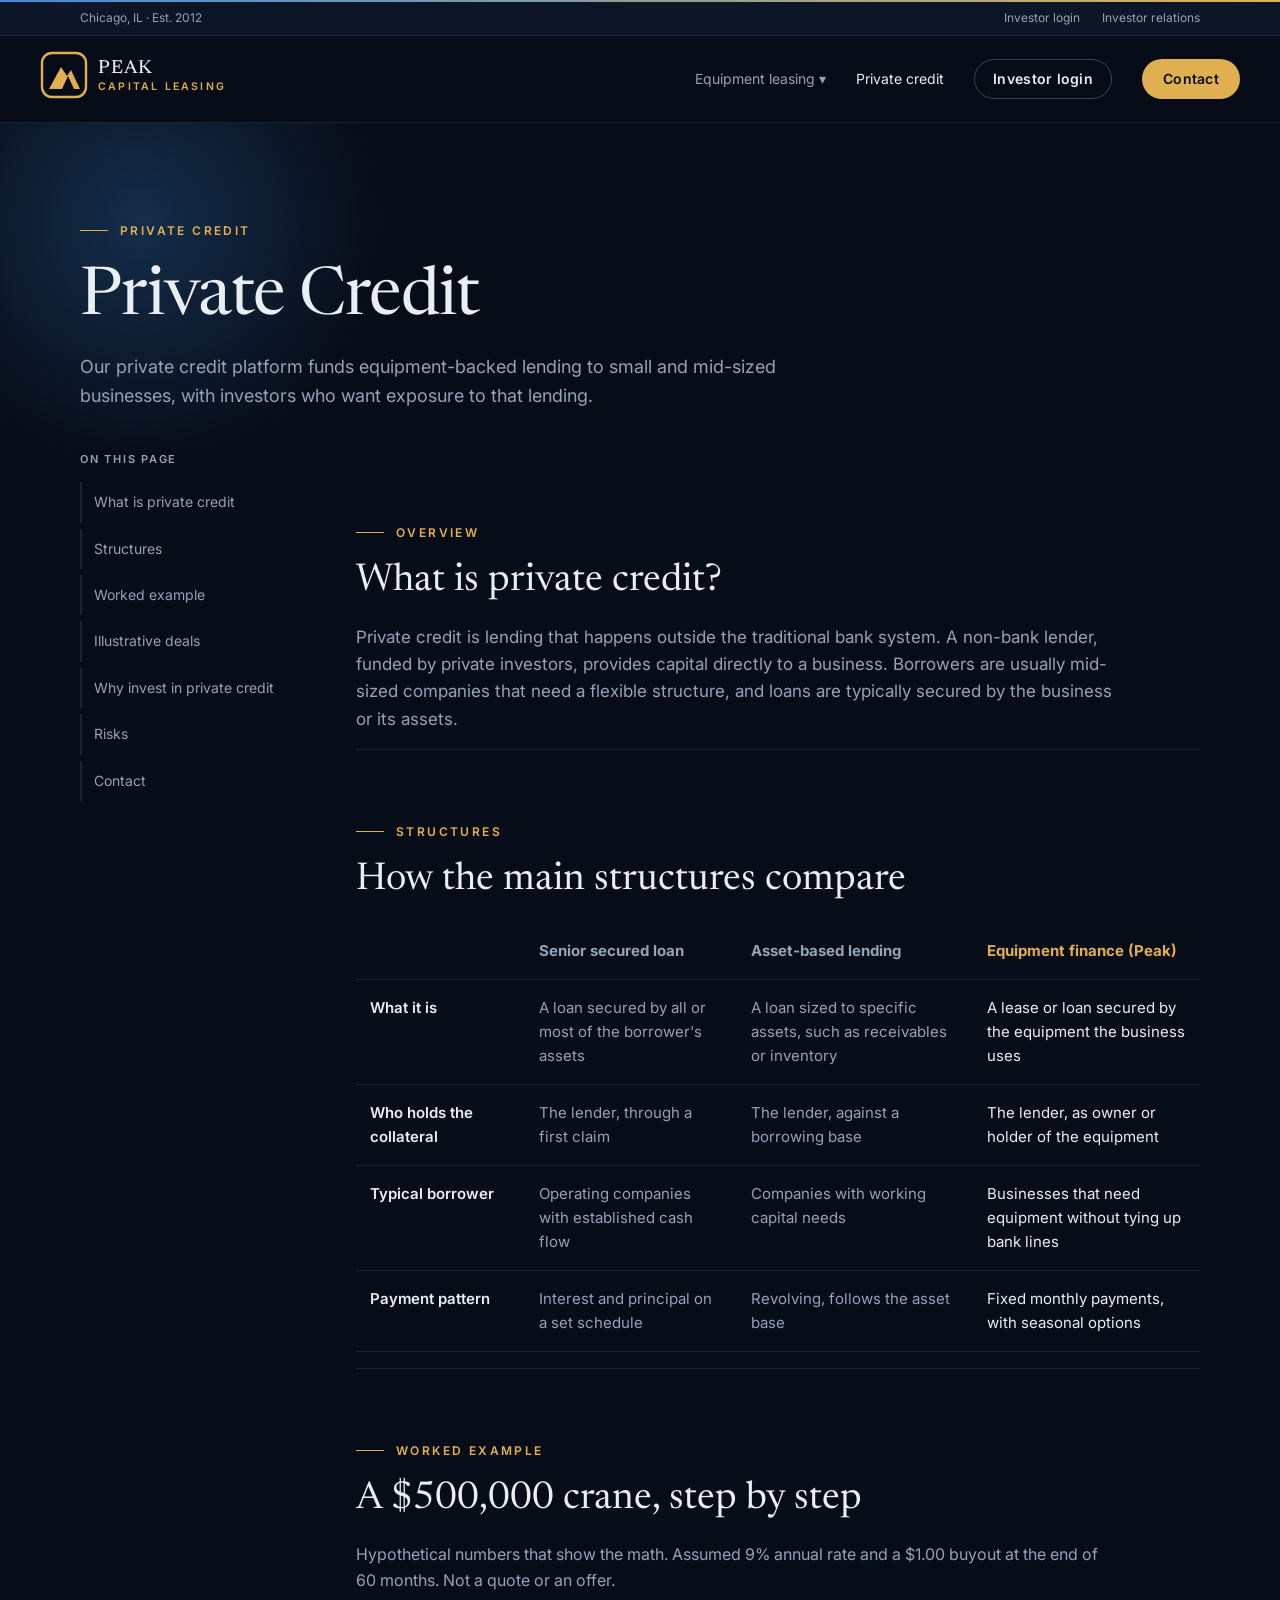
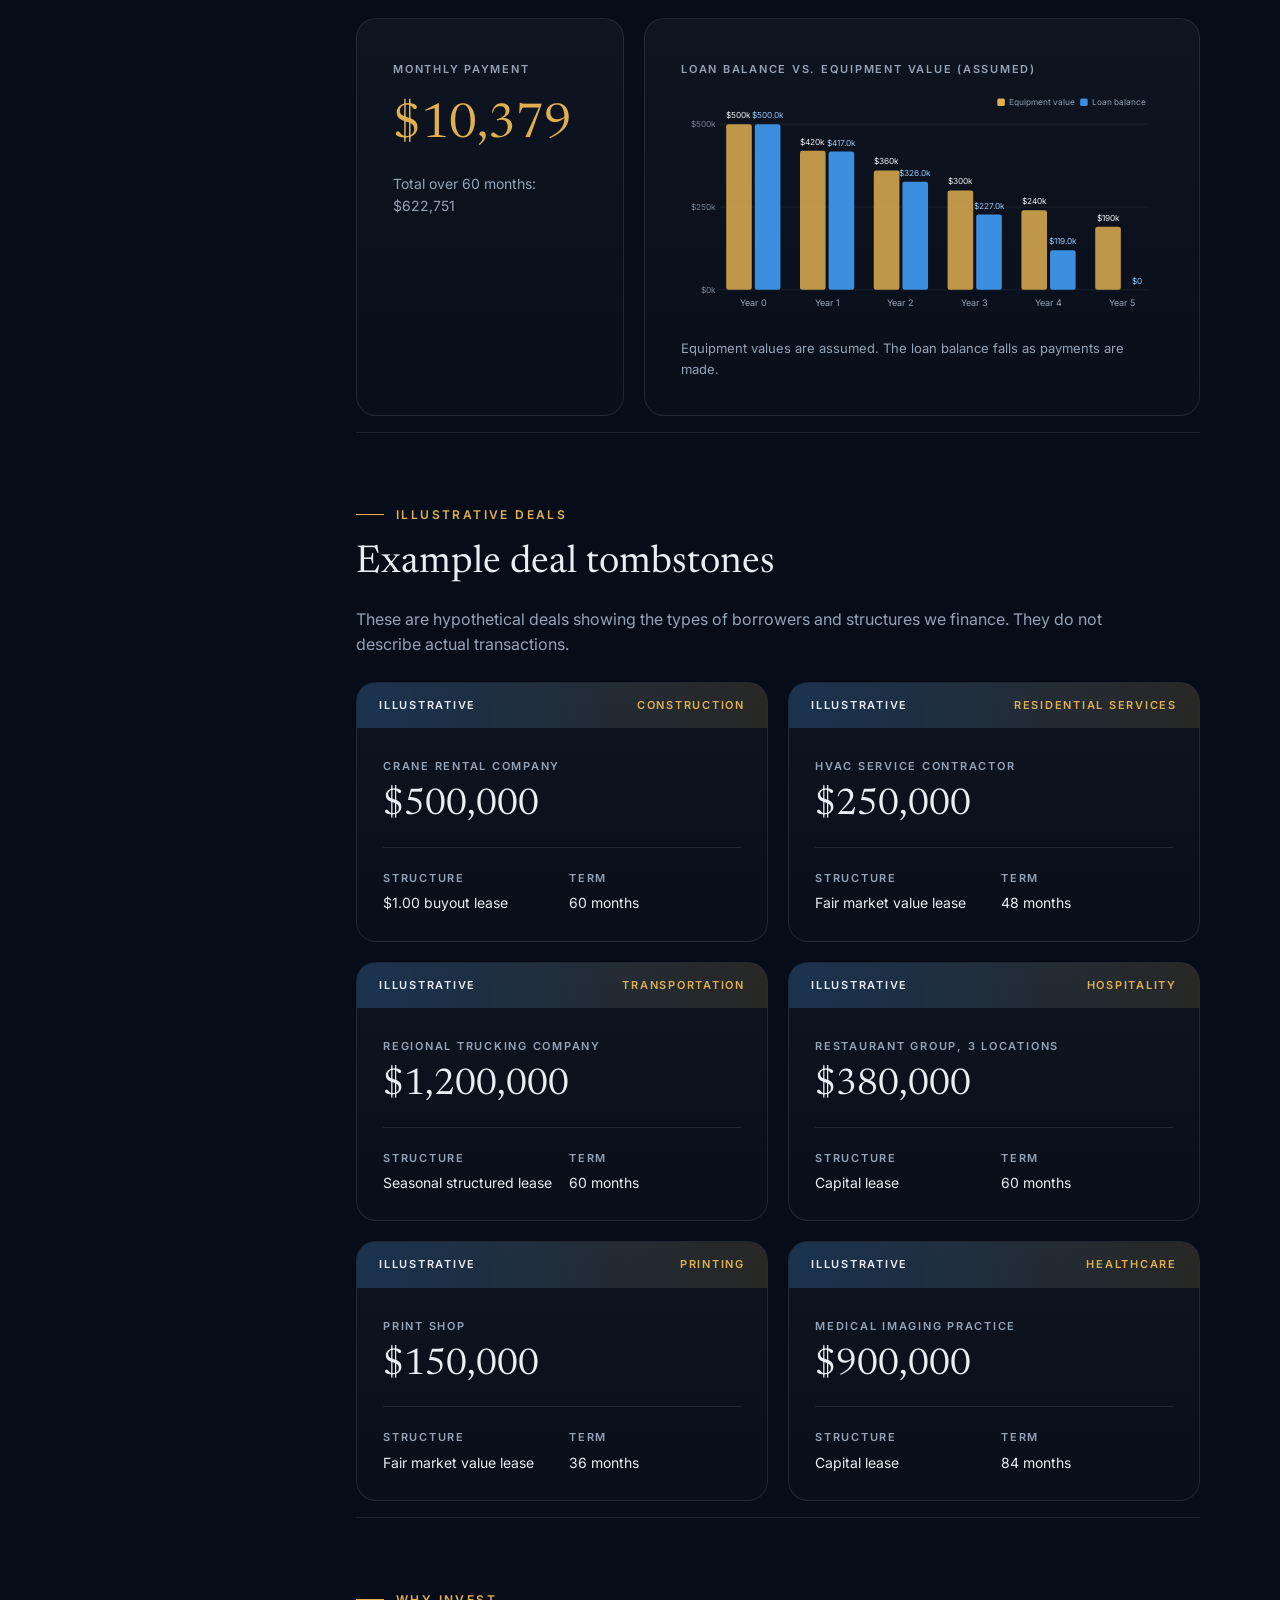
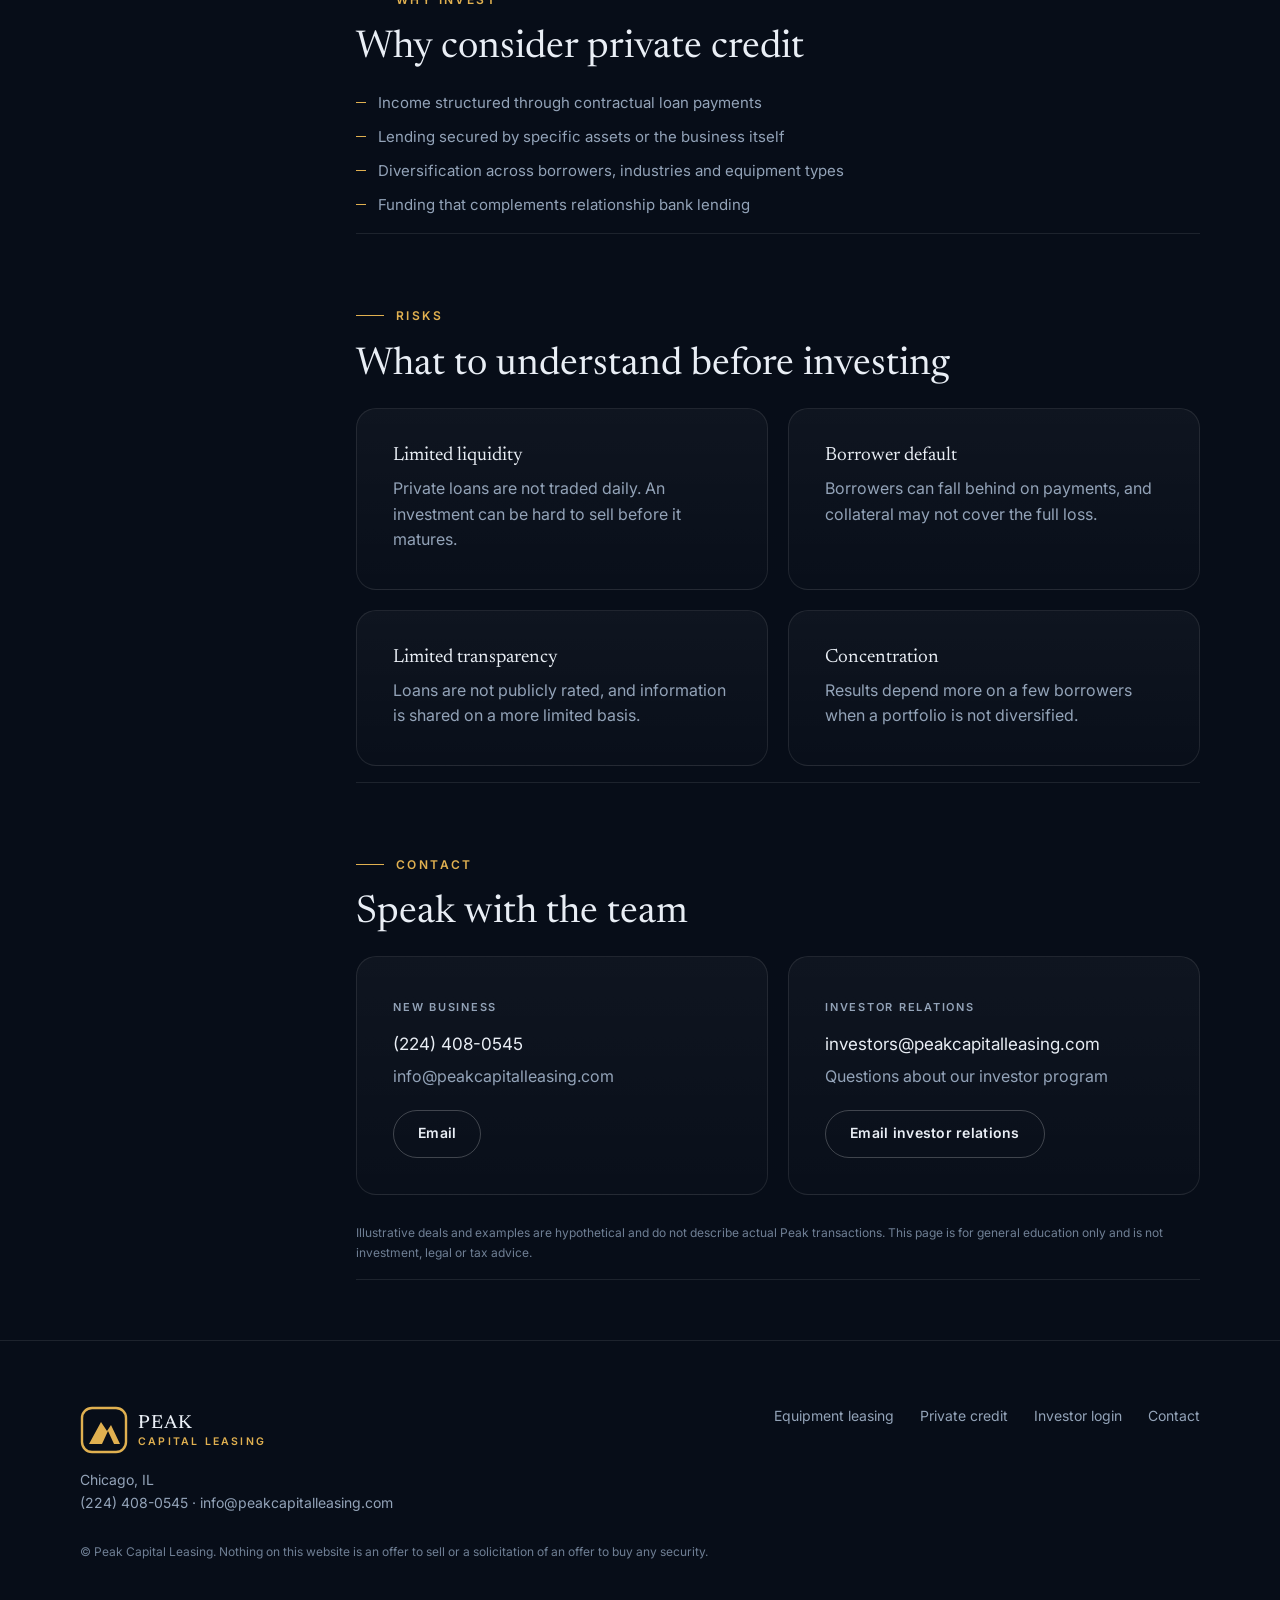
==== private-credit.html @ f3f87743 "Peak Capital Leasing site Co-Authored-By: Claude Opus 5.5 <noreply@anthropic.com> Claude-Session: ht" ====
<!doctype html>
<html lang="en">
<head>
<meta charset="utf-8">
<meta name="viewport" content="width=device-width, initial-scale=1">
<title>Private Credit | Peak Capital Leasing</title>
<meta name="description" content="An education guide to private credit and equipment-backed lending.">
<link rel="icon" href="data:image/svg+xml,%3Csvg xmlns=%22http://www.w3.org/2000/svg%22 viewBox=%220 0 48 48%22%3E%3Crect x=%222%22 y=%222%22 width=%2244%22 height=%2244%22 rx=%2210%22 fill=%22%23070d18%22 stroke=%22%23e0b050%22 stroke-width=%222.4%22/%3E%3Cpath d=%22M9 38 L21 16 L27 25 L31 19 L40 38 Z%22 fill=%22%23e0b050%22/%3E%3C/svg%3E">
<link rel="preconnect" href="https://fonts.googleapis.com"><link rel="preconnect" href="https://fonts.gstatic.com" crossorigin><link href="https://fonts.googleapis.com/css2?family=Inter:wght@400;500;600;700&family=Newsreader:ital,opsz,wght@0,6..72,400;0,6..72,500;1,6..72,400&display=swap" rel="stylesheet">
<link rel="stylesheet" href="styles.css">
</head>
<body>
<div class="prog"></div>
<div style="background:#0c1626;border-bottom:1px solid var(--line);font-size:12px;color:var(--muted)"><div class="wrap" style="display:flex;justify-content:space-between;gap:16px;padding-top:8px;padding-bottom:8px;flex-wrap:wrap"><span>Chicago, IL &middot; Est. 2012</span><span style="display:flex;gap:22px"><a href="investors.html">Investor login</a><a href="mailto:investors@peakcapitalleasing.com">Investor relations</a></span></div></div><header class="top"><a href="index.html" aria-label="Peak Capital Leasing home"><svg width="184" height="50" viewBox="0 0 184 50" role="img" aria-label="Peak Capital Leasing"><rect x="2" y="3" width="44" height="44" rx="10" fill="none" stroke="#e0b050" stroke-width="2.4"/><path d="M9 39 L21 17 L27 26 L31 20 L40 39 Z" fill="#e0b050"/><path d="M22 39 L28 26 L34 39 Z" fill="#070d18"/><text x="58" y="23" font-family="Newsreader,Georgia,serif" font-weight="500" font-size="19" fill="#e9eef5" letter-spacing="1">PEAK</text><text x="58" y="40" font-family="Inter,Arial,sans-serif" font-weight="600" font-size="10.5" fill="#e0b050" letter-spacing="2.2">CAPITAL LEASING</text></svg></a><nav><div class="dd"><a class="l" href="equipment-leasing.html">Equipment leasing &#9662;</a><div class="dd-menu"><a href="about.html">About Us</a><a href="why-lease.html">Why Lease</a><a href="fast-and-simple.html">Fast and Simple</a><a href="equipment-we-lease.html">Equipment We Lease</a><a href="vendor-programs.html">Vendor Programs</a><a href="quick-apply.html">Quick Apply</a></div></div><a class="l" href="private-credit.html" style="color:var(--text)">Private credit</a><a class="btn btn-ghost" href="investors.html" style="min-height:40px;padding:0 18px">Investor login</a><a class="btn btn-gold" href="mailto:info@peakcapitalleasing.com" style="min-height:40px;padding:0 20px">Contact</a></nav></header><section class="hero" style="padding:90px 0 40px"><div class="glow"></div><div class="wrap" style="position:relative"><span class="eyebrow rv">Private credit</span><h1 class="rv" style="margin:22px 0 18px">Private Credit</h1><p class="rv" style="max-width:700px;font-size:18px">Our private credit platform funds equipment-backed lending to small and mid-sized businesses, with investors who want exposure to that lending.</p></div></section><div class="wrap" style="display:flex;gap:56px;align-items:flex-start;flex-wrap:wrap;padding-bottom:60px"><aside class="toc" style="flex:0 0 220px;position:sticky;top:110px;align-self:flex-start;display:flex;flex-direction:column;gap:6px;font-size:14px"><span class="tag" style="margin-bottom:8px">On this page</span><a href="#what">What is private credit</a><a href="#structures">Structures</a><a href="#example">Worked example</a><a href="#deals">Illustrative deals</a><a href="#benefits">Why invest in private credit</a><a href="#risks">Risks</a><a href="#contact">Contact</a></aside><div style="flex:999 1 620px;min-width:0"><section id="what" class="pc-sec"><span class="eyebrow">Overview</span><h2>What is private credit?</h2><p style="font-size:17px;max-width:760px">Private credit is lending that happens outside the traditional bank system. A non-bank lender, funded by private investors, provides capital directly to a business. Borrowers are usually mid-sized companies that need a flexible structure, and loans are typically secured by the business or its assets.</p></section><section id="structures" class="pc-sec"><span class="eyebrow">Structures</span><h2>How the main structures compare</h2><div style="overflow-x:auto"><table class="cmp"><thead><tr><th></th><th>Senior secured loan</th><th>Asset-based lending</th><th style="color:var(--gold)">Equipment finance (Peak)</th></tr></thead><tbody><tr><th>What it is</th><td>A loan secured by all or most of the borrower's assets</td><td>A loan sized to specific assets, such as receivables or inventory</td><td class="peak">A lease or loan secured by the equipment the business uses</td></tr><tr><th>Who holds the collateral</th><td>The lender, through a first claim</td><td>The lender, against a borrowing base</td><td class="peak">The lender, as owner or holder of the equipment</td></tr><tr><th>Typical borrower</th><td>Operating companies with established cash flow</td><td>Companies with working capital needs</td><td class="peak">Businesses that need equipment without tying up bank lines</td></tr><tr><th>Payment pattern</th><td>Interest and principal on a set schedule</td><td>Revolving, follows the asset base</td><td class="peak">Fixed monthly payments, with seasonal options</td></tr></tbody></table></div></section><section id="example" class="pc-sec"><span class="eyebrow">Worked example</span><h2>A $500,000 crane, step by step</h2><p style="max-width:760px;margin-bottom:24px">Hypothetical numbers that show the math. Assumed 9% annual rate and a $1.00 buyout at the end of 60 months. Not a quote or an offer.</p><div style="display:grid;grid-template-columns:repeat(auto-fit,minmax(260px,1fr));gap:20px"><div class="card rv"><span class="tag">Monthly payment</span><p style="font-family:var(--fd);font-size:3rem;color:var(--gold);margin-top:8px">$10,379</p><p style="font-size:14px;margin-top:8px">Total over 60 months: $622,751</p></div><div class="card rv span2" style="grid-column:span 2"><span class="tag">Loan balance vs. equipment value (assumed)</span><div style="margin-top:14px"><svg viewBox="0 0 640 300" width="100%" role="img" aria-label="Bar chart: equipment value falls over five years while the loan balance falls faster"><line x1="52" x2="620" y1="260" y2="260" stroke="rgba(255,255,255,.08)"/><text x="46" y="264" text-anchor="end" font-size="11" fill="#6f7f94">$0k</text><line x1="52" x2="620" y1="150" y2="150" stroke="rgba(255,255,255,.08)"/><text x="46" y="154" text-anchor="end" font-size="11" fill="#6f7f94">$250k</text><line x1="52" x2="620" y1="40" y2="40" stroke="rgba(255,255,255,.08)"/><text x="46" y="44" text-anchor="end" font-size="11" fill="#6f7f94">$500k</text><rect x="60" y="40.0" width="34" height="220.0" rx="3" fill="#e0b050" fill-opacity=".85"/><rect x="98" y="40.0" width="34" height="220.0" rx="3" fill="#3b8ee0"/><text x="77" y="32.0" text-anchor="middle" font-size="11" fill="#e9eef5">$500k</text><text x="115" y="32.0" text-anchor="middle" font-size="11" fill="#93c5f5">$500.0k</text><text x="96" y="282" text-anchor="middle" font-size="12" fill="#93a3b8">Year 0</text><rect x="158" y="75.2" width="34" height="184.8" rx="3" fill="#e0b050" fill-opacity=".85"/><rect x="196" y="76.5" width="34" height="183.5" rx="3" fill="#3b8ee0"/><text x="175" y="67.2" text-anchor="middle" font-size="11" fill="#e9eef5">$420k</text><text x="213" y="68.5" text-anchor="middle" font-size="11" fill="#93c5f5">$417.0k</text><text x="194" y="282" text-anchor="middle" font-size="12" fill="#93a3b8">Year 1</text><rect x="256" y="101.6" width="34" height="158.4" rx="3" fill="#e0b050" fill-opacity=".85"/><rect x="294" y="116.6" width="34" height="143.4" rx="3" fill="#3b8ee0"/><text x="273" y="93.6" text-anchor="middle" font-size="11" fill="#e9eef5">$360k</text><text x="311" y="108.6" text-anchor="middle" font-size="11" fill="#93c5f5">$326.0k</text><text x="292" y="282" text-anchor="middle" font-size="12" fill="#93a3b8">Year 2</text><rect x="354" y="128.0" width="34" height="132.0" rx="3" fill="#e0b050" fill-opacity=".85"/><rect x="392" y="160.1" width="34" height="99.9" rx="3" fill="#3b8ee0"/><text x="371" y="120.0" text-anchor="middle" font-size="11" fill="#e9eef5">$300k</text><text x="409" y="152.1" text-anchor="middle" font-size="11" fill="#93c5f5">$227.0k</text><text x="390" y="282" text-anchor="middle" font-size="12" fill="#93a3b8">Year 3</text><rect x="452" y="154.4" width="34" height="105.6" rx="3" fill="#e0b050" fill-opacity=".85"/><rect x="490" y="207.6" width="34" height="52.4" rx="3" fill="#3b8ee0"/><text x="469" y="146.4" text-anchor="middle" font-size="11" fill="#e9eef5">$240k</text><text x="507" y="199.6" text-anchor="middle" font-size="11" fill="#93c5f5">$119.0k</text><text x="488" y="282" text-anchor="middle" font-size="12" fill="#93a3b8">Year 4</text><rect x="550" y="176.4" width="34" height="83.6" rx="3" fill="#e0b050" fill-opacity=".85"/><rect x="588" y="260.0" width="34" height="0.0" rx="3" fill="#3b8ee0"/><text x="567" y="168.4" text-anchor="middle" font-size="11" fill="#e9eef5">$190k</text><text x="605" y="252.0" text-anchor="middle" font-size="11" fill="#93c5f5">$0</text><text x="586" y="282" text-anchor="middle" font-size="12" fill="#93a3b8">Year 5</text><rect x="420" y="6" width="10" height="10" rx="2" fill="#e0b050"/><text x="436" y="15" font-size="11" fill="#93a3b8">Equipment value</text><rect x="530" y="6" width="10" height="10" rx="2" fill="#3b8ee0"/><text x="546" y="15" font-size="11" fill="#93a3b8">Loan balance</text></svg></div><p style="font-size:13px;margin-top:10px">Equipment values are assumed. The loan balance falls as payments are made.</p></div></div></section><section id="deals" class="pc-sec"><span class="eyebrow">Illustrative deals</span><h2>Example deal tombstones</h2><p style="max-width:760px;margin-bottom:24px">These are hypothetical deals showing the types of borrowers and structures we finance. They do not describe actual transactions.</p><div style="display:grid;grid-template-columns:repeat(auto-fit,minmax(280px,1fr));gap:20px"><div class="card rv tomb"><div class="hd"><span class="tag" style="color:var(--text)">Illustrative</span><span class="tag" style="color:var(--gold)">Construction</span></div><div class="bd"><span class="tag">Crane rental company</span><p class="amt">$500,000</p><div class="meta"><div><span class="tag">Structure</span><p>$1.00 buyout lease</p></div><div><span class="tag">Term</span><p>60 months</p></div></div></div></div><div class="card rv tomb"><div class="hd"><span class="tag" style="color:var(--text)">Illustrative</span><span class="tag" style="color:var(--gold)">Residential services</span></div><div class="bd"><span class="tag">HVAC service contractor</span><p class="amt">$250,000</p><div class="meta"><div><span class="tag">Structure</span><p>Fair market value lease</p></div><div><span class="tag">Term</span><p>48 months</p></div></div></div></div><div class="card rv tomb"><div class="hd"><span class="tag" style="color:var(--text)">Illustrative</span><span class="tag" style="color:var(--gold)">Transportation</span></div><div class="bd"><span class="tag">Regional trucking company</span><p class="amt">$1,200,000</p><div class="meta"><div><span class="tag">Structure</span><p>Seasonal structured lease</p></div><div><span class="tag">Term</span><p>60 months</p></div></div></div></div><div class="card rv tomb"><div class="hd"><span class="tag" style="color:var(--text)">Illustrative</span><span class="tag" style="color:var(--gold)">Hospitality</span></div><div class="bd"><span class="tag">Restaurant group, 3 locations</span><p class="amt">$380,000</p><div class="meta"><div><span class="tag">Structure</span><p>Capital lease</p></div><div><span class="tag">Term</span><p>60 months</p></div></div></div></div><div class="card rv tomb"><div class="hd"><span class="tag" style="color:var(--text)">Illustrative</span><span class="tag" style="color:var(--gold)">Printing</span></div><div class="bd"><span class="tag">Print shop</span><p class="amt">$150,000</p><div class="meta"><div><span class="tag">Structure</span><p>Fair market value lease</p></div><div><span class="tag">Term</span><p>36 months</p></div></div></div></div><div class="card rv tomb"><div class="hd"><span class="tag" style="color:var(--text)">Illustrative</span><span class="tag" style="color:var(--gold)">Healthcare</span></div><div class="bd"><span class="tag">Medical imaging practice</span><p class="amt">$900,000</p><div class="meta"><div><span class="tag">Structure</span><p>Capital lease</p></div><div><span class="tag">Term</span><p>84 months</p></div></div></div></div></div></section><section id="benefits" class="pc-sec"><span class="eyebrow">Why invest</span><h2>Why consider private credit</h2><ul class="list" style="max-width:760px"><li>Income structured through contractual loan payments</li><li>Lending secured by specific assets or the business itself</li><li>Diversification across borrowers, industries and equipment types</li><li>Funding that complements relationship bank lending</li></ul></section><section id="risks" class="pc-sec"><span class="eyebrow">Risks</span><h2>What to understand before investing</h2><div class="grid2" style="gap:20px"><div class="card rv"><h3 style="font-size:1.2rem">Limited liquidity</h3><p style="margin-top:10px">Private loans are not traded daily. An investment can be hard to sell before it matures.</p></div><div class="card rv"><h3 style="font-size:1.2rem">Borrower default</h3><p style="margin-top:10px">Borrowers can fall behind on payments, and collateral may not cover the full loss.</p></div><div class="card rv"><h3 style="font-size:1.2rem">Limited transparency</h3><p style="margin-top:10px">Loans are not publicly rated, and information is shared on a more limited basis.</p></div><div class="card rv"><h3 style="font-size:1.2rem">Concentration</h3><p style="margin-top:10px">Results depend more on a few borrowers when a portfolio is not diversified.</p></div></div></section><section id="contact" class="pc-sec"><span class="eyebrow">Contact</span><h2>Speak with the team</h2><div class="grid2" style="gap:20px"><div class="card rv"><span class="tag">New business</span><p style="font-size:17px;margin-top:12px;color:var(--text)">(224) 408-0545</p><p style="margin-top:6px">info@peakcapitalleasing.com</p><a class="btn btn-ghost" href="mailto:info@peakcapitalleasing.com" style="margin-top:20px">Email</a></div><div class="card rv"><span class="tag">Investor relations</span><p style="font-size:17px;margin-top:12px;color:var(--text)">investors@peakcapitalleasing.com</p><p style="margin-top:6px">Questions about our investor program</p><a class="btn btn-ghost" href="mailto:investors@peakcapitalleasing.com" style="margin-top:20px">Email investor relations</a></div></div><p class="fine" style="max-width:none">Illustrative deals and examples are hypothetical and do not describe actual Peak transactions. This page is for general education only and is not investment, legal or tax advice.</p></section></div></div><footer><div class="wrap"><div style="display:flex;flex-direction:column;gap:14px"><svg width="184" height="50" viewBox="0 0 184 50" role="img" aria-label="Peak Capital Leasing"><rect x="2" y="3" width="44" height="44" rx="10" fill="none" stroke="#e0b050" stroke-width="2.4"/><path d="M9 39 L21 17 L27 26 L31 20 L40 39 Z" fill="#e0b050"/><path d="M22 39 L28 26 L34 39 Z" fill="#070d18"/><text x="58" y="23" font-family="Newsreader,Georgia,serif" font-weight="500" font-size="19" fill="#e9eef5" letter-spacing="1">PEAK</text><text x="58" y="40" font-family="Inter,Arial,sans-serif" font-weight="600" font-size="10.5" fill="#e0b050" letter-spacing="2.2">CAPITAL LEASING</text></svg><p style="max-width:340px;font-size:14px">Chicago, IL<br>(224) 408-0545 &middot; info@peakcapitalleasing.com</p></div><nav><a href="equipment-leasing.html">Equipment leasing</a><a href="private-credit.html">Private credit</a><a href="investors.html">Investor login</a><a href="mailto:info@peakcapitalleasing.com">Contact</a></nav></div><div class="wrap"><p class="fine">&copy; Peak Capital Leasing. Nothing on this website is an offer to sell or a solicitation of an offer to buy any security.</p></div></footer>
</body>
</html>
---- styles.css ----
:root{--bg:#070d18;--bg2:#0c1626;--card:#101d33;--line:rgba(255,255,255,.09);--text:#e9eef5;--muted:#93a3b8;--gold:#e0b050;--blue:#3b8ee0;--fd:"Newsreader",Georgia,serif;--fb:"Inter",system-ui,sans-serif}
*{box-sizing:border-box}
body{margin:0;background:var(--bg);color:var(--text);font-family:var(--fb);font-size:16px;line-height:1.6;-webkit-font-smoothing:antialiased}
a{color:inherit;text-decoration:none}
h1,h2,h3{font-family:var(--fd);font-weight:400;margin:0;line-height:1.1;text-wrap:balance}
h1{font-size:clamp(2.6rem,5.2vw,4.6rem);letter-spacing:-.01em}
h2{font-size:clamp(2rem,3.4vw,3rem)}
h3{font-size:1.45rem}
p{margin:0;color:var(--muted)}
em{font-style:italic;color:var(--gold)}
.wrap{max-width:1200px;margin:0 auto;padding:0 40px}
.eyebrow{display:inline-flex;align-items:center;gap:12px;font-size:12px;font-weight:600;letter-spacing:.2em;text-transform:uppercase;color:var(--gold)}
.eyebrow::before{content:"";width:28px;height:1px;background:var(--gold)}
.top{position:sticky;top:0;z-index:20;display:flex;justify-content:space-between;align-items:center;gap:24px;padding:14px 40px;background:rgba(7,13,24,.72);backdrop-filter:blur(14px);-webkit-backdrop-filter:blur(14px);border-bottom:1px solid var(--line)}
.top nav{display:flex;align-items:center;gap:30px;flex-wrap:wrap}
.top nav a.l{font-size:14px;color:var(--muted)}
.top nav a.l:hover{color:var(--text)}
.btn{display:inline-flex;align-items:center;gap:10px;min-height:48px;padding:0 24px;border-radius:999px;font-size:14px;font-weight:600;letter-spacing:.02em;border:1px solid transparent;transition:transform .25s,background .25s,color .25s;cursor:pointer;font-family:inherit}
.btn:hover{transform:translateY(-2px)}
.btn-gold{background:var(--gold);color:#070d18}
.btn-gold:hover{background:#f0c46a}
.btn-ghost{border-color:rgba(255,255,255,.22);color:var(--text)}
.btn-ghost:hover{border-color:var(--gold);color:var(--gold)}
.card{display:block;background:linear-gradient(180deg,rgba(255,255,255,.035),rgba(255,255,255,.01));border:1px solid var(--line);border-radius:20px;padding:36px;transition:border-color .3s,transform .3s}
.card:hover{border-color:rgba(224,176,80,.4);transform:translateY(-4px)}
.tag{font-size:11px;font-weight:600;letter-spacing:.16em;text-transform:uppercase;color:var(--muted)}
.hero{position:relative;overflow:hidden;padding:120px 0 110px}
.ridge{position:absolute;right:-6%;top:6%;width:min(860px,72vw);opacity:.5;pointer-events:none}
.glow{position:absolute;width:520px;height:520px;border-radius:50%;background:radial-gradient(circle,rgba(59,142,224,.25),transparent 65%);left:-120px;top:-160px;pointer-events:none}
section{padding:110px 0}
.grid3{display:grid;grid-template-columns:repeat(3,1fr);gap:22px}
.grid2{display:grid;grid-template-columns:repeat(2,1fr);gap:22px}
.num{font-family:var(--fd);font-size:1.1rem;color:var(--gold)}
.list{list-style:none;padding:0;margin:22px 0 0;display:flex;flex-direction:column;gap:10px}
.list li{font-size:15px;color:var(--muted);padding-left:22px;position:relative}
.list li::before{content:"";position:absolute;left:0;top:.7em;width:10px;height:1px;background:var(--gold)}
.chips{display:flex;flex-wrap:wrap;gap:10px}
.chip{padding:10px 18px;border:1px solid var(--line);border-radius:999px;font-size:14px;color:var(--muted);background:rgba(255,255,255,.02)}
.cta{position:relative;overflow:hidden;border:1px solid var(--line);border-radius:28px;padding:72px 56px;background:radial-gradient(900px 300px at 85% 0%,rgba(59,142,224,.2),transparent 70%),var(--bg2);display:flex;justify-content:space-between;align-items:center;gap:32px;flex-wrap:wrap}
footer{padding:64px 0 40px;border-top:1px solid var(--line)}
footer .wrap{display:flex;justify-content:space-between;gap:40px;flex-wrap:wrap}
footer nav{display:flex;gap:26px;flex-wrap:wrap}
footer nav a{font-size:14px;color:var(--muted)}
footer nav a:hover{color:var(--gold)}
.fine{font-size:12px;color:#6f7f94;max-width:760px;line-height:1.7;margin-top:28px}
.sub{font-size:13px;color:#6f7f94}
.inp{display:flex;flex-direction:column;gap:8px;font-size:13px;color:var(--muted);font-weight:500}
.inp input,.inp select,.inp textarea{min-height:48px;background:#0a1322;border:1px solid var(--line);border-radius:12px;padding:0 14px;color:var(--text);font:inherit;font-size:15px}
.inp input:focus,.inp select:focus{outline:none;border-color:var(--gold)}
.dd{position:relative}
.dd::after{content:"";position:absolute;left:0;right:0;top:100%;height:16px}
.dd-menu{position:absolute;top:100%;left:-12px;min-width:260px;background:var(--bg2);border:1px solid var(--line);border-radius:14px;padding:10px;display:none;flex-direction:column;gap:2px;box-shadow:0 24px 48px rgba(0,0,0,.45);z-index:40}
.dd:hover .dd-menu,.dd:focus-within .dd-menu{display:flex}
.dd-menu a{padding:10px 14px;border-radius:9px;font-size:14px;color:var(--muted);white-space:nowrap}
.dd-menu a:hover{background:rgba(224,176,80,.1);color:var(--text)}
.toc a{padding:9px 12px;border-left:2px solid var(--line);color:var(--muted)}
.toc a:hover{color:var(--text);border-color:var(--gold)}
.pc-sec{padding:64px 0 16px;border-bottom:1px solid var(--line)}
.pc-sec h2{margin:18px 0 22px;font-size:2.4rem}
.cmp{width:100%;border-collapse:collapse;min-width:720px;font-size:15px}
.cmp th,.cmp td{text-align:left;padding:16px 14px;border-bottom:1px solid var(--line);vertical-align:top;color:var(--muted)}
.cmp tbody th{font-weight:600;color:var(--text);width:20%}
.cmp td.peak{color:var(--text)}
.tomb{padding:0;overflow:hidden}
.tomb .hd{padding:14px 22px;background:linear-gradient(90deg,rgba(59,142,224,.25),rgba(224,176,80,.12));display:flex;justify-content:space-between;align-items:center}
.tomb .bd{padding:24px 26px 26px}
.tomb .amt{font-family:var(--fd);font-size:2.3rem;color:var(--text);margin-top:10px;line-height:1}
.tomb .meta{display:grid;grid-template-columns:1fr 1fr;gap:14px;margin-top:22px;border-top:1px solid var(--line);padding-top:18px;font-size:14px}
.tomb .meta p{color:var(--text);margin-top:4px}
@supports (animation-timeline: view()){
 .rv{animation:rise linear both;animation-timeline:view();animation-range:entry 0% entry 40%}
 @keyframes rise{from{opacity:0;transform:translateY(56px)}to{opacity:1;transform:none}}
 .ridge{animation:drift linear both;animation-timeline:scroll(root)}
 @keyframes drift{from{transform:translateY(0)}to{transform:translateY(-140px)}}
 .prog{position:fixed;left:0;right:0;top:0;height:2px;z-index:30;background:linear-gradient(90deg,var(--blue),var(--gold));transform-origin:0 50%;animation:grow linear both;animation-timeline:scroll(root)}
 @keyframes grow{from{transform:scaleX(0)}to{transform:scaleX(1)}}
}
@media (max-width:980px){.grid3,.grid2{grid-template-columns:1fr}.top{padding:14px 20px}.wrap{padding:0 20px}.top nav a.l{display:none}.cta{padding:44px 28px}section{padding:76px 0}.span2{grid-column:auto!important}.toc{display:none!important}}
@media (prefers-reduced-motion:reduce){.ridge,.rv{animation:none!important}}
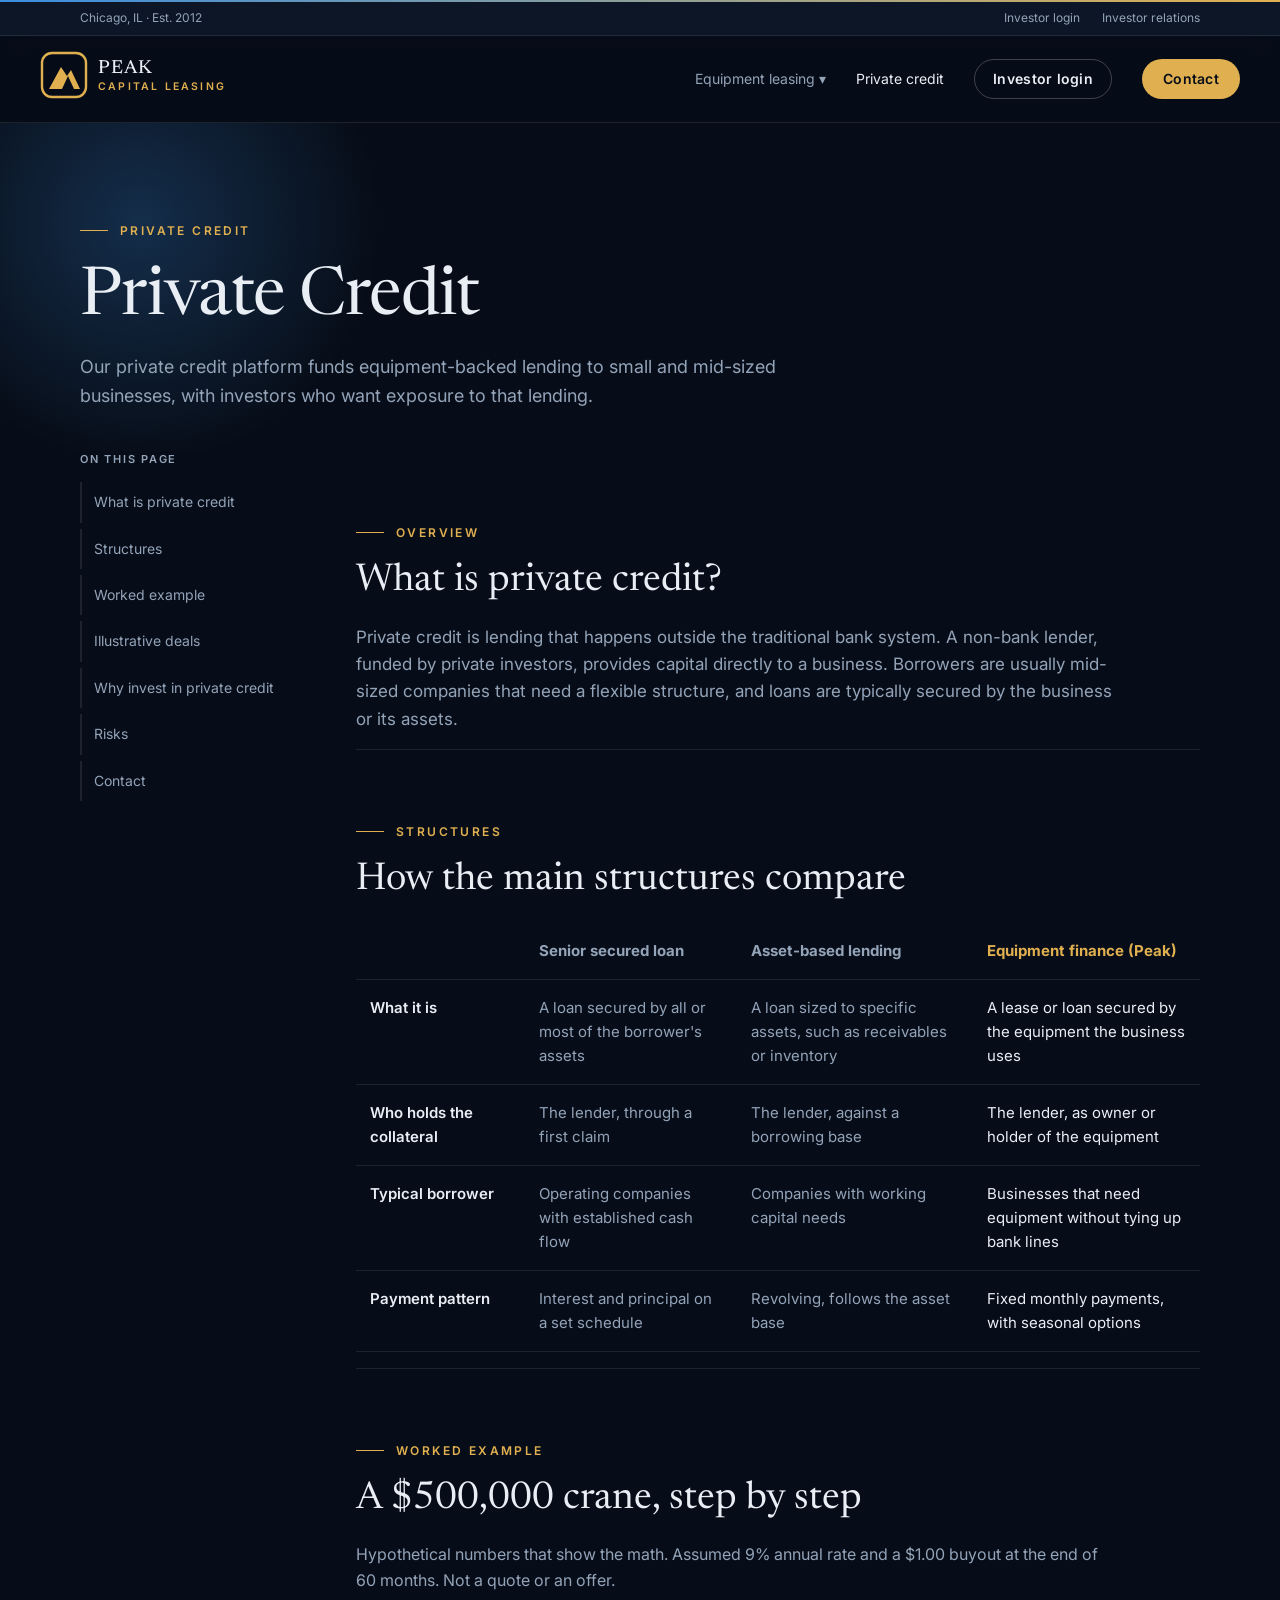
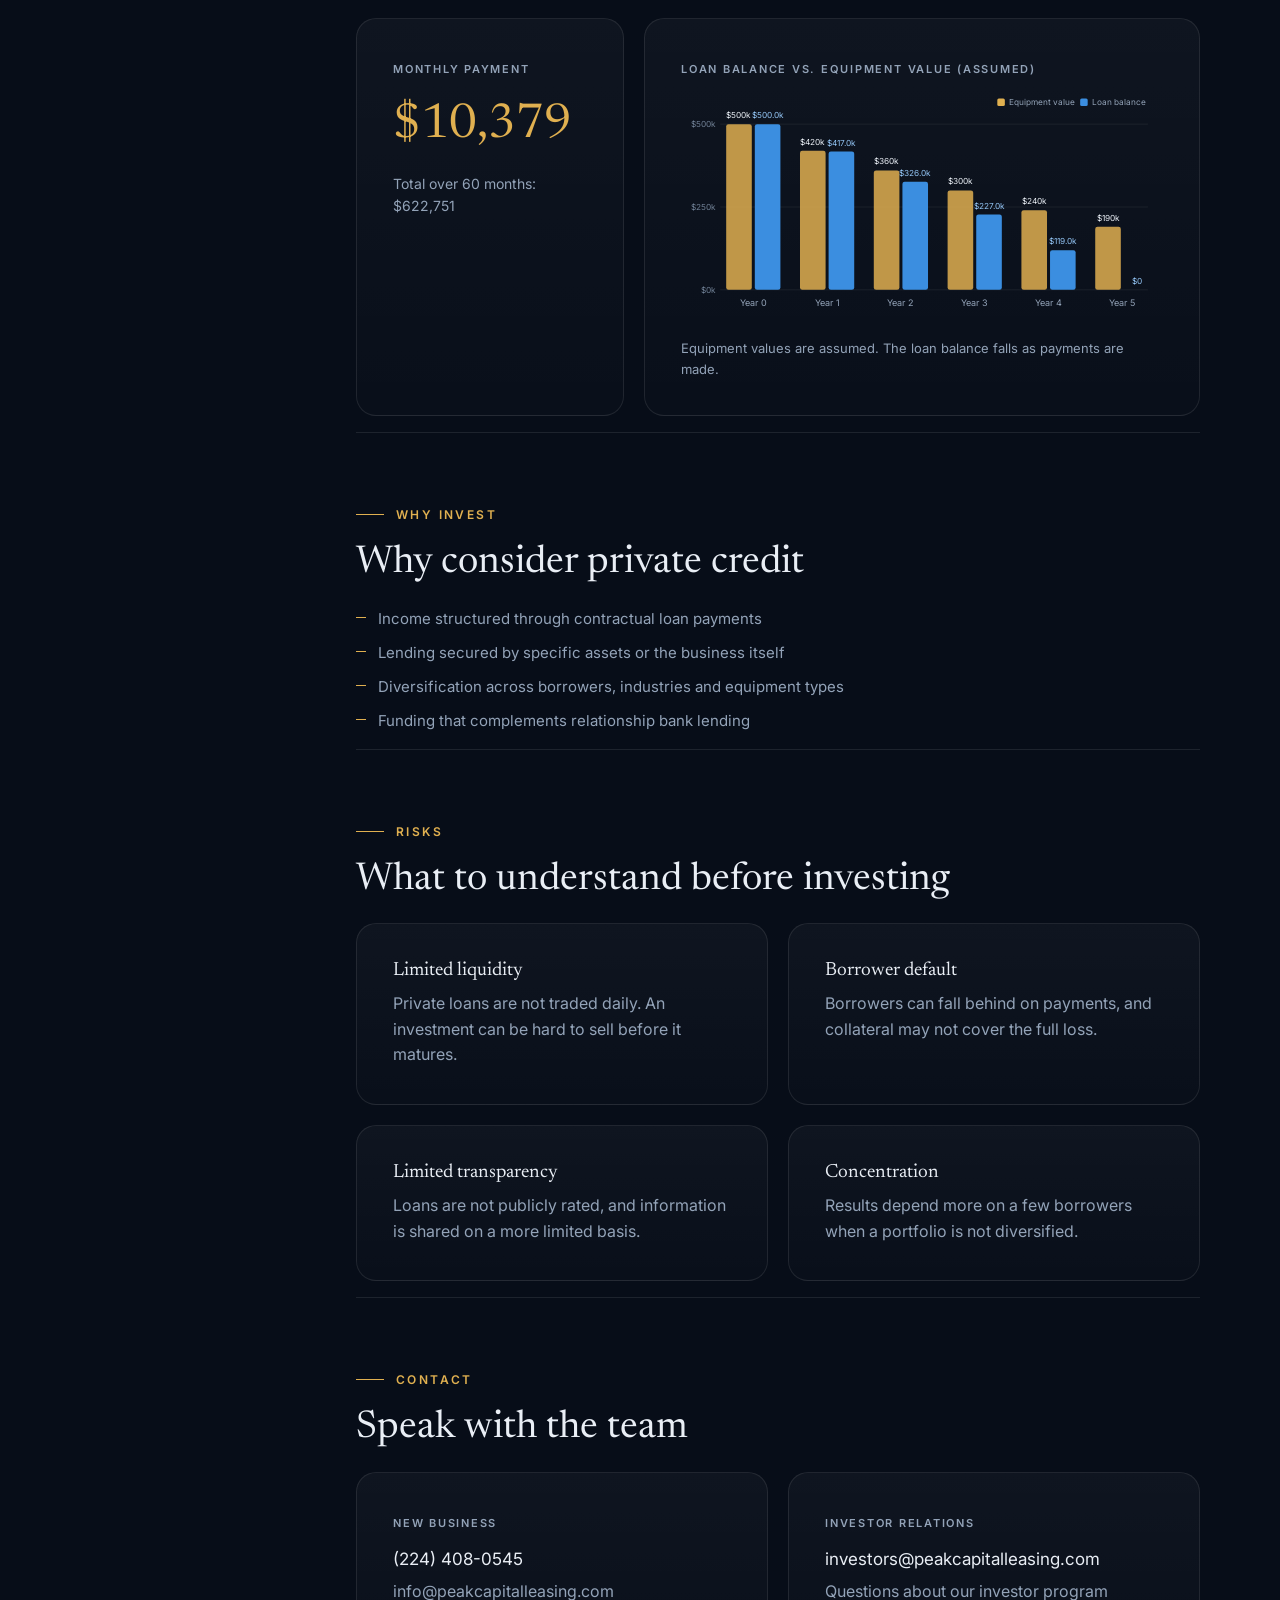
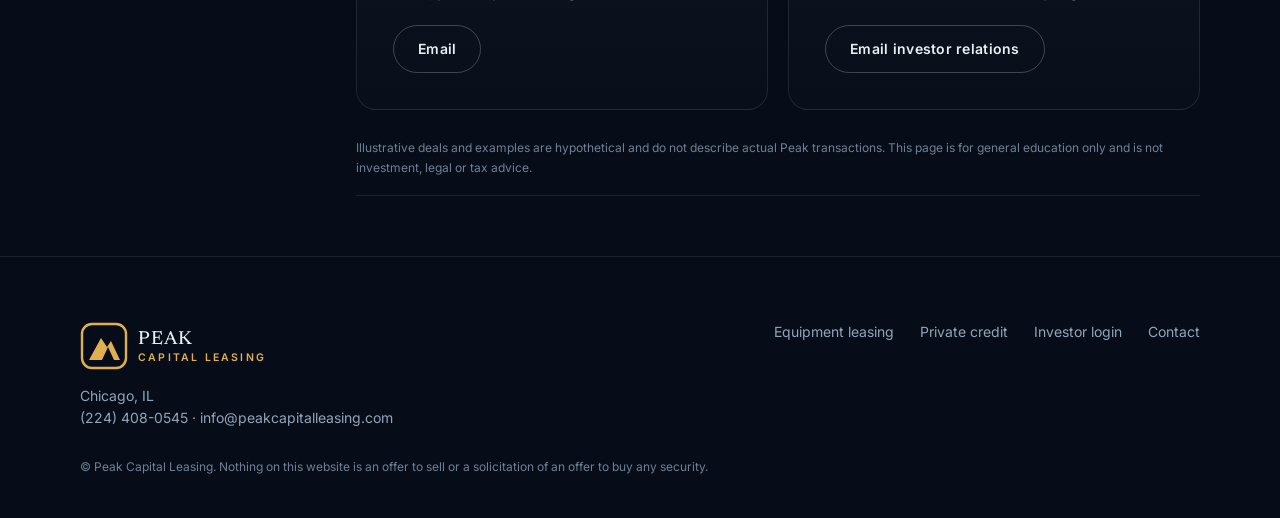
==== commit 66efa9ef: "Remove illustrative deals section from Private Credit page Co-Authored-By: Claude Opus 5.5 <noreply@" ====
--- a/private-credit.html
+++ b/private-credit.html
@@ -11,6 +11,6 @@
 </head>
 <body>
 <div class="prog"></div>
-<div style="background:#0c1626;border-bottom:1px solid var(--line);font-size:12px;color:var(--muted)"><div class="wrap" style="display:flex;justify-content:space-between;gap:16px;padding-top:8px;padding-bottom:8px;flex-wrap:wrap"><span>Chicago, IL &middot; Est. 2012</span><span style="display:flex;gap:22px"><a href="investors.html">Investor login</a><a href="mailto:investors@peakcapitalleasing.com">Investor relations</a></span></div></div><header class="top"><a href="index.html" aria-label="Peak Capital Leasing home"><svg width="184" height="50" viewBox="0 0 184 50" role="img" aria-label="Peak Capital Leasing"><rect x="2" y="3" width="44" height="44" rx="10" fill="none" stroke="#e0b050" stroke-width="2.4"/><path d="M9 39 L21 17 L27 26 L31 20 L40 39 Z" fill="#e0b050"/><path d="M22 39 L28 26 L34 39 Z" fill="#070d18"/><text x="58" y="23" font-family="Newsreader,Georgia,serif" font-weight="500" font-size="19" fill="#e9eef5" letter-spacing="1">PEAK</text><text x="58" y="40" font-family="Inter,Arial,sans-serif" font-weight="600" font-size="10.5" fill="#e0b050" letter-spacing="2.2">CAPITAL LEASING</text></svg></a><nav><div class="dd"><a class="l" href="equipment-leasing.html">Equipment leasing &#9662;</a><div class="dd-menu"><a href="about.html">About Us</a><a href="why-lease.html">Why Lease</a><a href="fast-and-simple.html">Fast and Simple</a><a href="equipment-we-lease.html">Equipment We Lease</a><a href="vendor-programs.html">Vendor Programs</a><a href="quick-apply.html">Quick Apply</a></div></div><a class="l" href="private-credit.html" style="color:var(--text)">Private credit</a><a class="btn btn-ghost" href="investors.html" style="min-height:40px;padding:0 18px">Investor login</a><a class="btn btn-gold" href="mailto:info@peakcapitalleasing.com" style="min-height:40px;padding:0 20px">Contact</a></nav></header><section class="hero" style="padding:90px 0 40px"><div class="glow"></div><div class="wrap" style="position:relative"><span class="eyebrow rv">Private credit</span><h1 class="rv" style="margin:22px 0 18px">Private Credit</h1><p class="rv" style="max-width:700px;font-size:18px">Our private credit platform funds equipment-backed lending to small and mid-sized businesses, with investors who want exposure to that lending.</p></div></section><div class="wrap" style="display:flex;gap:56px;align-items:flex-start;flex-wrap:wrap;padding-bottom:60px"><aside class="toc" style="flex:0 0 220px;position:sticky;top:110px;align-self:flex-start;display:flex;flex-direction:column;gap:6px;font-size:14px"><span class="tag" style="margin-bottom:8px">On this page</span><a href="#what">What is private credit</a><a href="#structures">Structures</a><a href="#example">Worked example</a><a href="#deals">Illustrative deals</a><a href="#benefits">Why invest in private credit</a><a href="#risks">Risks</a><a href="#contact">Contact</a></aside><div style="flex:999 1 620px;min-width:0"><section id="what" class="pc-sec"><span class="eyebrow">Overview</span><h2>What is private credit?</h2><p style="font-size:17px;max-width:760px">Private credit is lending that happens outside the traditional bank system. A non-bank lender, funded by private investors, provides capital directly to a business. Borrowers are usually mid-sized companies that need a flexible structure, and loans are typically secured by the business or its assets.</p></section><section id="structures" class="pc-sec"><span class="eyebrow">Structures</span><h2>How the main structures compare</h2><div style="overflow-x:auto"><table class="cmp"><thead><tr><th></th><th>Senior secured loan</th><th>Asset-based lending</th><th style="color:var(--gold)">Equipment finance (Peak)</th></tr></thead><tbody><tr><th>What it is</th><td>A loan secured by all or most of the borrower's assets</td><td>A loan sized to specific assets, such as receivables or inventory</td><td class="peak">A lease or loan secured by the equipment the business uses</td></tr><tr><th>Who holds the collateral</th><td>The lender, through a first claim</td><td>The lender, against a borrowing base</td><td class="peak">The lender, as owner or holder of the equipment</td></tr><tr><th>Typical borrower</th><td>Operating companies with established cash flow</td><td>Companies with working capital needs</td><td class="peak">Businesses that need equipment without tying up bank lines</td></tr><tr><th>Payment pattern</th><td>Interest and principal on a set schedule</td><td>Revolving, follows the asset base</td><td class="peak">Fixed monthly payments, with seasonal options</td></tr></tbody></table></div></section><section id="example" class="pc-sec"><span class="eyebrow">Worked example</span><h2>A $500,000 crane, step by step</h2><p style="max-width:760px;margin-bottom:24px">Hypothetical numbers that show the math. Assumed 9% annual rate and a $1.00 buyout at the end of 60 months. Not a quote or an offer.</p><div style="display:grid;grid-template-columns:repeat(auto-fit,minmax(260px,1fr));gap:20px"><div class="card rv"><span class="tag">Monthly payment</span><p style="font-family:var(--fd);font-size:3rem;color:var(--gold);margin-top:8px">$10,379</p><p style="font-size:14px;margin-top:8px">Total over 60 months: $622,751</p></div><div class="card rv span2" style="grid-column:span 2"><span class="tag">Loan balance vs. equipment value (assumed)</span><div style="margin-top:14px"><svg viewBox="0 0 640 300" width="100%" role="img" aria-label="Bar chart: equipment value falls over five years while the loan balance falls faster"><line x1="52" x2="620" y1="260" y2="260" stroke="rgba(255,255,255,.08)"/><text x="46" y="264" text-anchor="end" font-size="11" fill="#6f7f94">$0k</text><line x1="52" x2="620" y1="150" y2="150" stroke="rgba(255,255,255,.08)"/><text x="46" y="154" text-anchor="end" font-size="11" fill="#6f7f94">$250k</text><line x1="52" x2="620" y1="40" y2="40" stroke="rgba(255,255,255,.08)"/><text x="46" y="44" text-anchor="end" font-size="11" fill="#6f7f94">$500k</text><rect x="60" y="40.0" width="34" height="220.0" rx="3" fill="#e0b050" fill-opacity=".85"/><rect x="98" y="40.0" width="34" height="220.0" rx="3" fill="#3b8ee0"/><text x="77" y="32.0" text-anchor="middle" font-size="11" fill="#e9eef5">$500k</text><text x="115" y="32.0" text-anchor="middle" font-size="11" fill="#93c5f5">$500.0k</text><text x="96" y="282" text-anchor="middle" font-size="12" fill="#93a3b8">Year 0</text><rect x="158" y="75.2" width="34" height="184.8" rx="3" fill="#e0b050" fill-opacity=".85"/><rect x="196" y="76.5" width="34" height="183.5" rx="3" fill="#3b8ee0"/><text x="175" y="67.2" text-anchor="middle" font-size="11" fill="#e9eef5">$420k</text><text x="213" y="68.5" text-anchor="middle" font-size="11" fill="#93c5f5">$417.0k</text><text x="194" y="282" text-anchor="middle" font-size="12" fill="#93a3b8">Year 1</text><rect x="256" y="101.6" width="34" height="158.4" rx="3" fill="#e0b050" fill-opacity=".85"/><rect x="294" y="116.6" width="34" height="143.4" rx="3" fill="#3b8ee0"/><text x="273" y="93.6" text-anchor="middle" font-size="11" fill="#e9eef5">$360k</text><text x="311" y="108.6" text-anchor="middle" font-size="11" fill="#93c5f5">$326.0k</text><text x="292" y="282" text-anchor="middle" font-size="12" fill="#93a3b8">Year 2</text><rect x="354" y="128.0" width="34" height="132.0" rx="3" fill="#e0b050" fill-opacity=".85"/><rect x="392" y="160.1" width="34" height="99.9" rx="3" fill="#3b8ee0"/><text x="371" y="120.0" text-anchor="middle" font-size="11" fill="#e9eef5">$300k</text><text x="409" y="152.1" text-anchor="middle" font-size="11" fill="#93c5f5">$227.0k</text><text x="390" y="282" text-anchor="middle" font-size="12" fill="#93a3b8">Year 3</text><rect x="452" y="154.4" width="34" height="105.6" rx="3" fill="#e0b050" fill-opacity=".85"/><rect x="490" y="207.6" width="34" height="52.4" rx="3" fill="#3b8ee0"/><text x="469" y="146.4" text-anchor="middle" font-size="11" fill="#e9eef5">$240k</text><text x="507" y="199.6" text-anchor="middle" font-size="11" fill="#93c5f5">$119.0k</text><text x="488" y="282" text-anchor="middle" font-size="12" fill="#93a3b8">Year 4</text><rect x="550" y="176.4" width="34" height="83.6" rx="3" fill="#e0b050" fill-opacity=".85"/><rect x="588" y="260.0" width="34" height="0.0" rx="3" fill="#3b8ee0"/><text x="567" y="168.4" text-anchor="middle" font-size="11" fill="#e9eef5">$190k</text><text x="605" y="252.0" text-anchor="middle" font-size="11" fill="#93c5f5">$0</text><text x="586" y="282" text-anchor="middle" font-size="12" fill="#93a3b8">Year 5</text><rect x="420" y="6" width="10" height="10" rx="2" fill="#e0b050"/><text x="436" y="15" font-size="11" fill="#93a3b8">Equipment value</text><rect x="530" y="6" width="10" height="10" rx="2" fill="#3b8ee0"/><text x="546" y="15" font-size="11" fill="#93a3b8">Loan balance</text></svg></div><p style="font-size:13px;margin-top:10px">Equipment values are assumed. The loan balance falls as payments are made.</p></div></div></section><section id="deals" class="pc-sec"><span class="eyebrow">Illustrative deals</span><h2>Example deal tombstones</h2><p style="max-width:760px;margin-bottom:24px">These are hypothetical deals showing the types of borrowers and structures we finance. They do not describe actual transactions.</p><div style="display:grid;grid-template-columns:repeat(auto-fit,minmax(280px,1fr));gap:20px"><div class="card rv tomb"><div class="hd"><span class="tag" style="color:var(--text)">Illustrative</span><span class="tag" style="color:var(--gold)">Construction</span></div><div class="bd"><span class="tag">Crane rental company</span><p class="amt">$500,000</p><div class="meta"><div><span class="tag">Structure</span><p>$1.00 buyout lease</p></div><div><span class="tag">Term</span><p>60 months</p></div></div></div></div><div class="card rv tomb"><div class="hd"><span class="tag" style="color:var(--text)">Illustrative</span><span class="tag" style="color:var(--gold)">Residential services</span></div><div class="bd"><span class="tag">HVAC service contractor</span><p class="amt">$250,000</p><div class="meta"><div><span class="tag">Structure</span><p>Fair market value lease</p></div><div><span class="tag">Term</span><p>48 months</p></div></div></div></div><div class="card rv tomb"><div class="hd"><span class="tag" style="color:var(--text)">Illustrative</span><span class="tag" style="color:var(--gold)">Transportation</span></div><div class="bd"><span class="tag">Regional trucking company</span><p class="amt">$1,200,000</p><div class="meta"><div><span class="tag">Structure</span><p>Seasonal structured lease</p></div><div><span class="tag">Term</span><p>60 months</p></div></div></div></div><div class="card rv tomb"><div class="hd"><span class="tag" style="color:var(--text)">Illustrative</span><span class="tag" style="color:var(--gold)">Hospitality</span></div><div class="bd"><span class="tag">Restaurant group, 3 locations</span><p class="amt">$380,000</p><div class="meta"><div><span class="tag">Structure</span><p>Capital lease</p></div><div><span class="tag">Term</span><p>60 months</p></div></div></div></div><div class="card rv tomb"><div class="hd"><span class="tag" style="color:var(--text)">Illustrative</span><span class="tag" style="color:var(--gold)">Printing</span></div><div class="bd"><span class="tag">Print shop</span><p class="amt">$150,000</p><div class="meta"><div><span class="tag">Structure</span><p>Fair market value lease</p></div><div><span class="tag">Term</span><p>36 months</p></div></div></div></div><div class="card rv tomb"><div class="hd"><span class="tag" style="color:var(--text)">Illustrative</span><span class="tag" style="color:var(--gold)">Healthcare</span></div><div class="bd"><span class="tag">Medical imaging practice</span><p class="amt">$900,000</p><div class="meta"><div><span class="tag">Structure</span><p>Capital lease</p></div><div><span class="tag">Term</span><p>84 months</p></div></div></div></div></div></section><section id="benefits" class="pc-sec"><span class="eyebrow">Why invest</span><h2>Why consider private credit</h2><ul class="list" style="max-width:760px"><li>Income structured through contractual loan payments</li><li>Lending secured by specific assets or the business itself</li><li>Diversification across borrowers, industries and equipment types</li><li>Funding that complements relationship bank lending</li></ul></section><section id="risks" class="pc-sec"><span class="eyebrow">Risks</span><h2>What to understand before investing</h2><div class="grid2" style="gap:20px"><div class="card rv"><h3 style="font-size:1.2rem">Limited liquidity</h3><p style="margin-top:10px">Private loans are not traded daily. An investment can be hard to sell before it matures.</p></div><div class="card rv"><h3 style="font-size:1.2rem">Borrower default</h3><p style="margin-top:10px">Borrowers can fall behind on payments, and collateral may not cover the full loss.</p></div><div class="card rv"><h3 style="font-size:1.2rem">Limited transparency</h3><p style="margin-top:10px">Loans are not publicly rated, and information is shared on a more limited basis.</p></div><div class="card rv"><h3 style="font-size:1.2rem">Concentration</h3><p style="margin-top:10px">Results depend more on a few borrowers when a portfolio is not diversified.</p></div></div></section><section id="contact" class="pc-sec"><span class="eyebrow">Contact</span><h2>Speak with the team</h2><div class="grid2" style="gap:20px"><div class="card rv"><span class="tag">New business</span><p style="font-size:17px;margin-top:12px;color:var(--text)">(224) 408-0545</p><p style="margin-top:6px">info@peakcapitalleasing.com</p><a class="btn btn-ghost" href="mailto:info@peakcapitalleasing.com" style="margin-top:20px">Email</a></div><div class="card rv"><span class="tag">Investor relations</span><p style="font-size:17px;margin-top:12px;color:var(--text)">investors@peakcapitalleasing.com</p><p style="margin-top:6px">Questions about our investor program</p><a class="btn btn-ghost" href="mailto:investors@peakcapitalleasing.com" style="margin-top:20px">Email investor relations</a></div></div><p class="fine" style="max-width:none">Illustrative deals and examples are hypothetical and do not describe actual Peak transactions. This page is for general education only and is not investment, legal or tax advice.</p></section></div></div><footer><div class="wrap"><div style="display:flex;flex-direction:column;gap:14px"><svg width="184" height="50" viewBox="0 0 184 50" role="img" aria-label="Peak Capital Leasing"><rect x="2" y="3" width="44" height="44" rx="10" fill="none" stroke="#e0b050" stroke-width="2.4"/><path d="M9 39 L21 17 L27 26 L31 20 L40 39 Z" fill="#e0b050"/><path d="M22 39 L28 26 L34 39 Z" fill="#070d18"/><text x="58" y="23" font-family="Newsreader,Georgia,serif" font-weight="500" font-size="19" fill="#e9eef5" letter-spacing="1">PEAK</text><text x="58" y="40" font-family="Inter,Arial,sans-serif" font-weight="600" font-size="10.5" fill="#e0b050" letter-spacing="2.2">CAPITAL LEASING</text></svg><p style="max-width:340px;font-size:14px">Chicago, IL<br>(224) 408-0545 &middot; info@peakcapitalleasing.com</p></div><nav><a href="equipment-leasing.html">Equipment leasing</a><a href="private-credit.html">Private credit</a><a href="investors.html">Investor login</a><a href="mailto:info@peakcapitalleasing.com">Contact</a></nav></div><div class="wrap"><p class="fine">&copy; Peak Capital Leasing. Nothing on this website is an offer to sell or a solicitation of an offer to buy any security.</p></div></footer>
+<div style="background:#0c1626;border-bottom:1px solid var(--line);font-size:12px;color:var(--muted)"><div class="wrap" style="display:flex;justify-content:space-between;gap:16px;padding-top:8px;padding-bottom:8px;flex-wrap:wrap"><span>Chicago, IL &middot; Est. 2012</span><span style="display:flex;gap:22px"><a href="investors.html">Investor login</a><a href="mailto:investors@peakcapitalleasing.com">Investor relations</a></span></div></div><header class="top"><a href="index.html" aria-label="Peak Capital Leasing home"><svg width="184" height="50" viewBox="0 0 184 50" role="img" aria-label="Peak Capital Leasing"><rect x="2" y="3" width="44" height="44" rx="10" fill="none" stroke="#e0b050" stroke-width="2.4"/><path d="M9 39 L21 17 L27 26 L31 20 L40 39 Z" fill="#e0b050"/><path d="M22 39 L28 26 L34 39 Z" fill="#070d18"/><text x="58" y="23" font-family="Newsreader,Georgia,serif" font-weight="500" font-size="19" fill="#e9eef5" letter-spacing="1">PEAK</text><text x="58" y="40" font-family="Inter,Arial,sans-serif" font-weight="600" font-size="10.5" fill="#e0b050" letter-spacing="2.2">CAPITAL LEASING</text></svg></a><nav><div class="dd"><a class="l" href="equipment-leasing.html">Equipment leasing &#9662;</a><div class="dd-menu"><a href="about.html">About Us</a><a href="why-lease.html">Why Lease</a><a href="fast-and-simple.html">Fast and Simple</a><a href="equipment-we-lease.html">Equipment We Lease</a><a href="vendor-programs.html">Vendor Programs</a><a href="quick-apply.html">Quick Apply</a></div></div><a class="l" href="private-credit.html" style="color:var(--text)">Private credit</a><a class="btn btn-ghost" href="investors.html" style="min-height:40px;padding:0 18px">Investor login</a><a class="btn btn-gold" href="mailto:info@peakcapitalleasing.com" style="min-height:40px;padding:0 20px">Contact</a></nav></header><section class="hero" style="padding:90px 0 40px"><div class="glow"></div><div class="wrap" style="position:relative"><span class="eyebrow rv">Private credit</span><h1 class="rv" style="margin:22px 0 18px">Private Credit</h1><p class="rv" style="max-width:700px;font-size:18px">Our private credit platform funds equipment-backed lending to small and mid-sized businesses, with investors who want exposure to that lending.</p></div></section><div class="wrap" style="display:flex;gap:56px;align-items:flex-start;flex-wrap:wrap;padding-bottom:60px"><aside class="toc" style="flex:0 0 220px;position:sticky;top:110px;align-self:flex-start;display:flex;flex-direction:column;gap:6px;font-size:14px"><span class="tag" style="margin-bottom:8px">On this page</span><a href="#what">What is private credit</a><a href="#structures">Structures</a><a href="#example">Worked example</a><a href="#deals">Illustrative deals</a><a href="#benefits">Why invest in private credit</a><a href="#risks">Risks</a><a href="#contact">Contact</a></aside><div style="flex:999 1 620px;min-width:0"><section id="what" class="pc-sec"><span class="eyebrow">Overview</span><h2>What is private credit?</h2><p style="font-size:17px;max-width:760px">Private credit is lending that happens outside the traditional bank system. A non-bank lender, funded by private investors, provides capital directly to a business. Borrowers are usually mid-sized companies that need a flexible structure, and loans are typically secured by the business or its assets.</p></section><section id="structures" class="pc-sec"><span class="eyebrow">Structures</span><h2>How the main structures compare</h2><div style="overflow-x:auto"><table class="cmp"><thead><tr><th></th><th>Senior secured loan</th><th>Asset-based lending</th><th style="color:var(--gold)">Equipment finance (Peak)</th></tr></thead><tbody><tr><th>What it is</th><td>A loan secured by all or most of the borrower's assets</td><td>A loan sized to specific assets, such as receivables or inventory</td><td class="peak">A lease or loan secured by the equipment the business uses</td></tr><tr><th>Who holds the collateral</th><td>The lender, through a first claim</td><td>The lender, against a borrowing base</td><td class="peak">The lender, as owner or holder of the equipment</td></tr><tr><th>Typical borrower</th><td>Operating companies with established cash flow</td><td>Companies with working capital needs</td><td class="peak">Businesses that need equipment without tying up bank lines</td></tr><tr><th>Payment pattern</th><td>Interest and principal on a set schedule</td><td>Revolving, follows the asset base</td><td class="peak">Fixed monthly payments, with seasonal options</td></tr></tbody></table></div></section><section id="example" class="pc-sec"><span class="eyebrow">Worked example</span><h2>A $500,000 crane, step by step</h2><p style="max-width:760px;margin-bottom:24px">Hypothetical numbers that show the math. Assumed 9% annual rate and a $1.00 buyout at the end of 60 months. Not a quote or an offer.</p><div style="display:grid;grid-template-columns:repeat(auto-fit,minmax(260px,1fr));gap:20px"><div class="card rv"><span class="tag">Monthly payment</span><p style="font-family:var(--fd);font-size:3rem;color:var(--gold);margin-top:8px">$10,379</p><p style="font-size:14px;margin-top:8px">Total over 60 months: $622,751</p></div><div class="card rv span2" style="grid-column:span 2"><span class="tag">Loan balance vs. equipment value (assumed)</span><div style="margin-top:14px"><svg viewBox="0 0 640 300" width="100%" role="img" aria-label="Bar chart: equipment value falls over five years while the loan balance falls faster"><line x1="52" x2="620" y1="260" y2="260" stroke="rgba(255,255,255,.08)"/><text x="46" y="264" text-anchor="end" font-size="11" fill="#6f7f94">$0k</text><line x1="52" x2="620" y1="150" y2="150" stroke="rgba(255,255,255,.08)"/><text x="46" y="154" text-anchor="end" font-size="11" fill="#6f7f94">$250k</text><line x1="52" x2="620" y1="40" y2="40" stroke="rgba(255,255,255,.08)"/><text x="46" y="44" text-anchor="end" font-size="11" fill="#6f7f94">$500k</text><rect x="60" y="40.0" width="34" height="220.0" rx="3" fill="#e0b050" fill-opacity=".85"/><rect x="98" y="40.0" width="34" height="220.0" rx="3" fill="#3b8ee0"/><text x="77" y="32.0" text-anchor="middle" font-size="11" fill="#e9eef5">$500k</text><text x="115" y="32.0" text-anchor="middle" font-size="11" fill="#93c5f5">$500.0k</text><text x="96" y="282" text-anchor="middle" font-size="12" fill="#93a3b8">Year 0</text><rect x="158" y="75.2" width="34" height="184.8" rx="3" fill="#e0b050" fill-opacity=".85"/><rect x="196" y="76.5" width="34" height="183.5" rx="3" fill="#3b8ee0"/><text x="175" y="67.2" text-anchor="middle" font-size="11" fill="#e9eef5">$420k</text><text x="213" y="68.5" text-anchor="middle" font-size="11" fill="#93c5f5">$417.0k</text><text x="194" y="282" text-anchor="middle" font-size="12" fill="#93a3b8">Year 1</text><rect x="256" y="101.6" width="34" height="158.4" rx="3" fill="#e0b050" fill-opacity=".85"/><rect x="294" y="116.6" width="34" height="143.4" rx="3" fill="#3b8ee0"/><text x="273" y="93.6" text-anchor="middle" font-size="11" fill="#e9eef5">$360k</text><text x="311" y="108.6" text-anchor="middle" font-size="11" fill="#93c5f5">$326.0k</text><text x="292" y="282" text-anchor="middle" font-size="12" fill="#93a3b8">Year 2</text><rect x="354" y="128.0" width="34" height="132.0" rx="3" fill="#e0b050" fill-opacity=".85"/><rect x="392" y="160.1" width="34" height="99.9" rx="3" fill="#3b8ee0"/><text x="371" y="120.0" text-anchor="middle" font-size="11" fill="#e9eef5">$300k</text><text x="409" y="152.1" text-anchor="middle" font-size="11" fill="#93c5f5">$227.0k</text><text x="390" y="282" text-anchor="middle" font-size="12" fill="#93a3b8">Year 3</text><rect x="452" y="154.4" width="34" height="105.6" rx="3" fill="#e0b050" fill-opacity=".85"/><rect x="490" y="207.6" width="34" height="52.4" rx="3" fill="#3b8ee0"/><text x="469" y="146.4" text-anchor="middle" font-size="11" fill="#e9eef5">$240k</text><text x="507" y="199.6" text-anchor="middle" font-size="11" fill="#93c5f5">$119.0k</text><text x="488" y="282" text-anchor="middle" font-size="12" fill="#93a3b8">Year 4</text><rect x="550" y="176.4" width="34" height="83.6" rx="3" fill="#e0b050" fill-opacity=".85"/><rect x="588" y="260.0" width="34" height="0.0" rx="3" fill="#3b8ee0"/><text x="567" y="168.4" text-anchor="middle" font-size="11" fill="#e9eef5">$190k</text><text x="605" y="252.0" text-anchor="middle" font-size="11" fill="#93c5f5">$0</text><text x="586" y="282" text-anchor="middle" font-size="12" fill="#93a3b8">Year 5</text><rect x="420" y="6" width="10" height="10" rx="2" fill="#e0b050"/><text x="436" y="15" font-size="11" fill="#93a3b8">Equipment value</text><rect x="530" y="6" width="10" height="10" rx="2" fill="#3b8ee0"/><text x="546" y="15" font-size="11" fill="#93a3b8">Loan balance</text></svg></div><p style="font-size:13px;margin-top:10px">Equipment values are assumed. The loan balance falls as payments are made.</p></div></div></section><section id="benefits" class="pc-sec"><span class="eyebrow">Why invest</span><h2>Why consider private credit</h2><ul class="list" style="max-width:760px"><li>Income structured through contractual loan payments</li><li>Lending secured by specific assets or the business itself</li><li>Diversification across borrowers, industries and equipment types</li><li>Funding that complements relationship bank lending</li></ul></section><section id="risks" class="pc-sec"><span class="eyebrow">Risks</span><h2>What to understand before investing</h2><div class="grid2" style="gap:20px"><div class="card rv"><h3 style="font-size:1.2rem">Limited liquidity</h3><p style="margin-top:10px">Private loans are not traded daily. An investment can be hard to sell before it matures.</p></div><div class="card rv"><h3 style="font-size:1.2rem">Borrower default</h3><p style="margin-top:10px">Borrowers can fall behind on payments, and collateral may not cover the full loss.</p></div><div class="card rv"><h3 style="font-size:1.2rem">Limited transparency</h3><p style="margin-top:10px">Loans are not publicly rated, and information is shared on a more limited basis.</p></div><div class="card rv"><h3 style="font-size:1.2rem">Concentration</h3><p style="margin-top:10px">Results depend more on a few borrowers when a portfolio is not diversified.</p></div></div></section><section id="contact" class="pc-sec"><span class="eyebrow">Contact</span><h2>Speak with the team</h2><div class="grid2" style="gap:20px"><div class="card rv"><span class="tag">New business</span><p style="font-size:17px;margin-top:12px;color:var(--text)">(224) 408-0545</p><p style="margin-top:6px">info@peakcapitalleasing.com</p><a class="btn btn-ghost" href="mailto:info@peakcapitalleasing.com" style="margin-top:20px">Email</a></div><div class="card rv"><span class="tag">Investor relations</span><p style="font-size:17px;margin-top:12px;color:var(--text)">investors@peakcapitalleasing.com</p><p style="margin-top:6px">Questions about our investor program</p><a class="btn btn-ghost" href="mailto:investors@peakcapitalleasing.com" style="margin-top:20px">Email investor relations</a></div></div><p class="fine" style="max-width:none">Illustrative deals and examples are hypothetical and do not describe actual Peak transactions. This page is for general education only and is not investment, legal or tax advice.</p></section></div></div><footer><div class="wrap"><div style="display:flex;flex-direction:column;gap:14px"><svg width="184" height="50" viewBox="0 0 184 50" role="img" aria-label="Peak Capital Leasing"><rect x="2" y="3" width="44" height="44" rx="10" fill="none" stroke="#e0b050" stroke-width="2.4"/><path d="M9 39 L21 17 L27 26 L31 20 L40 39 Z" fill="#e0b050"/><path d="M22 39 L28 26 L34 39 Z" fill="#070d18"/><text x="58" y="23" font-family="Newsreader,Georgia,serif" font-weight="500" font-size="19" fill="#e9eef5" letter-spacing="1">PEAK</text><text x="58" y="40" font-family="Inter,Arial,sans-serif" font-weight="600" font-size="10.5" fill="#e0b050" letter-spacing="2.2">CAPITAL LEASING</text></svg><p style="max-width:340px;font-size:14px">Chicago, IL<br>(224) 408-0545 &middot; info@peakcapitalleasing.com</p></div><nav><a href="equipment-leasing.html">Equipment leasing</a><a href="private-credit.html">Private credit</a><a href="investors.html">Investor login</a><a href="mailto:info@peakcapitalleasing.com">Contact</a></nav></div><div class="wrap"><p class="fine">&copy; Peak Capital Leasing. Nothing on this website is an offer to sell or a solicitation of an offer to buy any security.</p></div></footer>
 </body>
 </html>
--- a/styles.css
+++ b/styles.css
@@ -26,6 +26,9 @@
 .tag{font-size:11px;font-weight:600;letter-spacing:.16em;text-transform:uppercase;color:var(--muted)}
 .hero{position:relative;overflow:hidden;padding:120px 0 110px}
 .ridge{position:absolute;right:-6%;top:6%;width:min(860px,72vw);opacity:.5;pointer-events:none}
+.photo{position:absolute;inset:0;width:100%;height:100%;object-fit:cover;object-position:center 40%;opacity:.42;pointer-events:none}
+.hero-photo::before{content:"";position:absolute;inset:0;z-index:1;background:linear-gradient(180deg,rgba(7,13,24,.35) 0%,rgba(7,13,24,.82) 75%,var(--bg) 100%);pointer-events:none}
+.hero-photo .wrap{z-index:2}
 .glow{position:absolute;width:520px;height:520px;border-radius:50%;background:radial-gradient(circle,rgba(59,142,224,.25),transparent 65%);left:-120px;top:-160px;pointer-events:none}
 section{padding:110px 0}
 .grid3{display:grid;grid-template-columns:repeat(3,1fr);gap:22px}
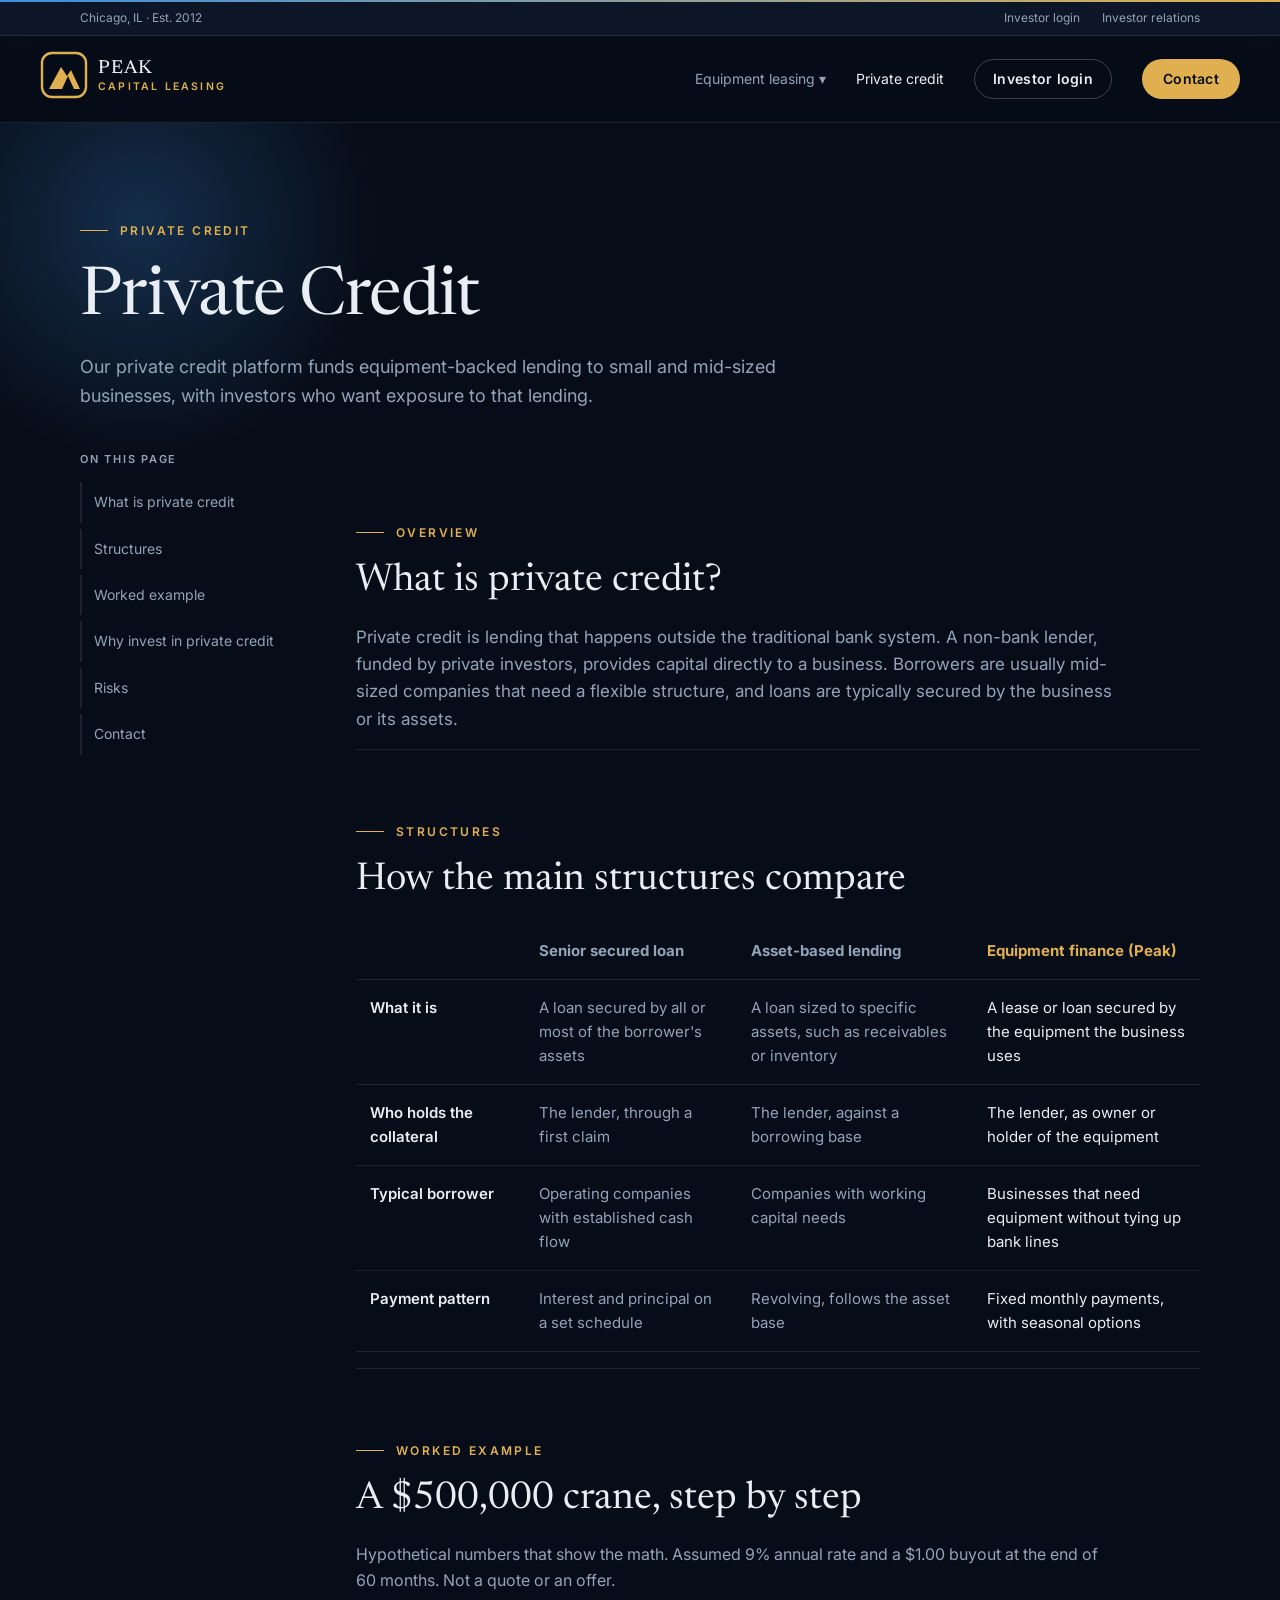
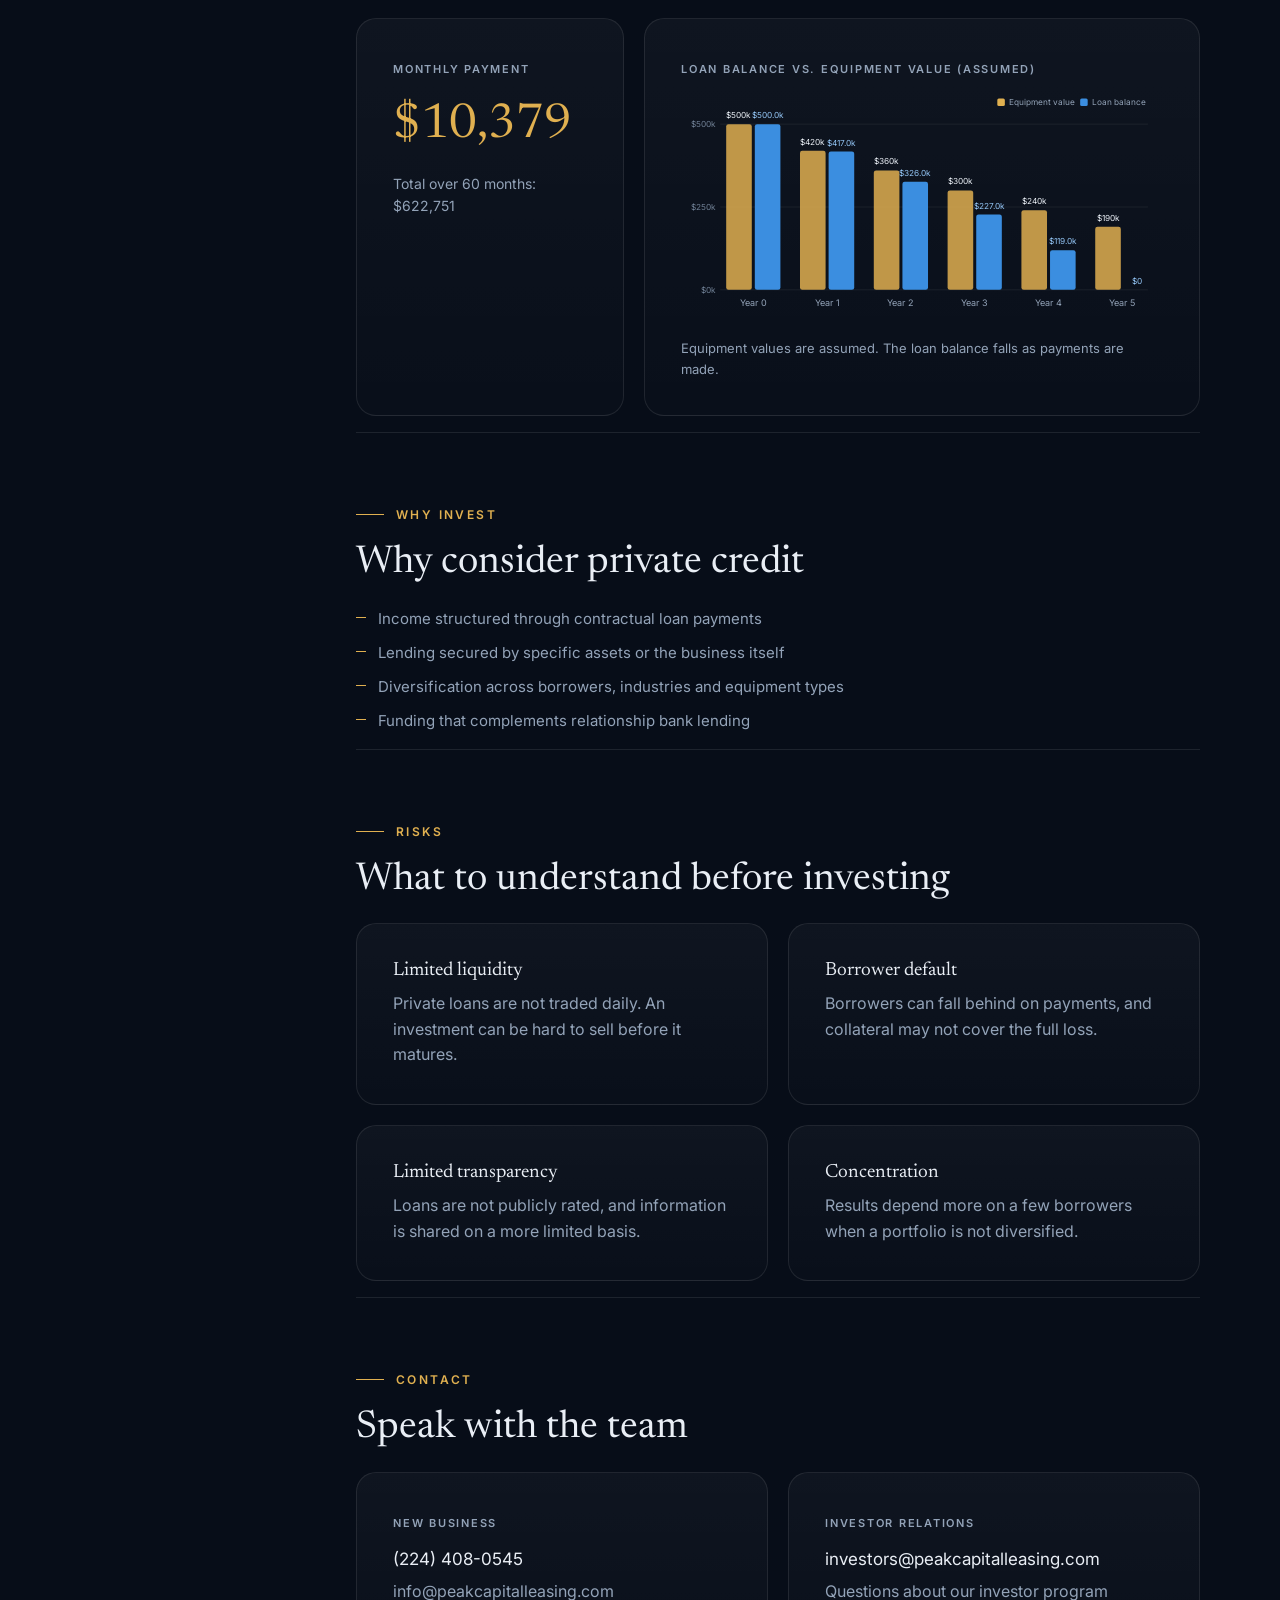
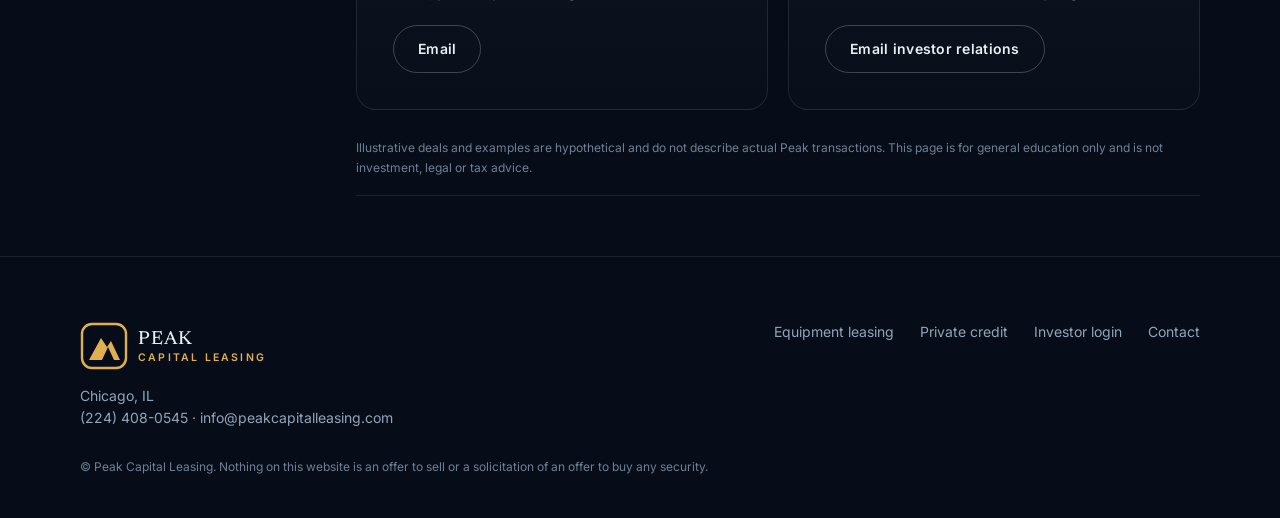
==== commit d8b9106f: "Remove illustrative deals link from Private Credit menu Co-Authored-By: Claude Opus 5.5 <noreply@ant" ====
--- a/private-credit.html
+++ b/private-credit.html
@@ -11,6 +11,6 @@
 </head>
 <body>
 <div class="prog"></div>
-<div style="background:#0c1626;border-bottom:1px solid var(--line);font-size:12px;color:var(--muted)"><div class="wrap" style="display:flex;justify-content:space-between;gap:16px;padding-top:8px;padding-bottom:8px;flex-wrap:wrap"><span>Chicago, IL &middot; Est. 2012</span><span style="display:flex;gap:22px"><a href="investors.html">Investor login</a><a href="mailto:investors@peakcapitalleasing.com">Investor relations</a></span></div></div><header class="top"><a href="index.html" aria-label="Peak Capital Leasing home"><svg width="184" height="50" viewBox="0 0 184 50" role="img" aria-label="Peak Capital Leasing"><rect x="2" y="3" width="44" height="44" rx="10" fill="none" stroke="#e0b050" stroke-width="2.4"/><path d="M9 39 L21 17 L27 26 L31 20 L40 39 Z" fill="#e0b050"/><path d="M22 39 L28 26 L34 39 Z" fill="#070d18"/><text x="58" y="23" font-family="Newsreader,Georgia,serif" font-weight="500" font-size="19" fill="#e9eef5" letter-spacing="1">PEAK</text><text x="58" y="40" font-family="Inter,Arial,sans-serif" font-weight="600" font-size="10.5" fill="#e0b050" letter-spacing="2.2">CAPITAL LEASING</text></svg></a><nav><div class="dd"><a class="l" href="equipment-leasing.html">Equipment leasing &#9662;</a><div class="dd-menu"><a href="about.html">About Us</a><a href="why-lease.html">Why Lease</a><a href="fast-and-simple.html">Fast and Simple</a><a href="equipment-we-lease.html">Equipment We Lease</a><a href="vendor-programs.html">Vendor Programs</a><a href="quick-apply.html">Quick Apply</a></div></div><a class="l" href="private-credit.html" style="color:var(--text)">Private credit</a><a class="btn btn-ghost" href="investors.html" style="min-height:40px;padding:0 18px">Investor login</a><a class="btn btn-gold" href="mailto:info@peakcapitalleasing.com" style="min-height:40px;padding:0 20px">Contact</a></nav></header><section class="hero" style="padding:90px 0 40px"><div class="glow"></div><div class="wrap" style="position:relative"><span class="eyebrow rv">Private credit</span><h1 class="rv" style="margin:22px 0 18px">Private Credit</h1><p class="rv" style="max-width:700px;font-size:18px">Our private credit platform funds equipment-backed lending to small and mid-sized businesses, with investors who want exposure to that lending.</p></div></section><div class="wrap" style="display:flex;gap:56px;align-items:flex-start;flex-wrap:wrap;padding-bottom:60px"><aside class="toc" style="flex:0 0 220px;position:sticky;top:110px;align-self:flex-start;display:flex;flex-direction:column;gap:6px;font-size:14px"><span class="tag" style="margin-bottom:8px">On this page</span><a href="#what">What is private credit</a><a href="#structures">Structures</a><a href="#example">Worked example</a><a href="#deals">Illustrative deals</a><a href="#benefits">Why invest in private credit</a><a href="#risks">Risks</a><a href="#contact">Contact</a></aside><div style="flex:999 1 620px;min-width:0"><section id="what" class="pc-sec"><span class="eyebrow">Overview</span><h2>What is private credit?</h2><p style="font-size:17px;max-width:760px">Private credit is lending that happens outside the traditional bank system. A non-bank lender, funded by private investors, provides capital directly to a business. Borrowers are usually mid-sized companies that need a flexible structure, and loans are typically secured by the business or its assets.</p></section><section id="structures" class="pc-sec"><span class="eyebrow">Structures</span><h2>How the main structures compare</h2><div style="overflow-x:auto"><table class="cmp"><thead><tr><th></th><th>Senior secured loan</th><th>Asset-based lending</th><th style="color:var(--gold)">Equipment finance (Peak)</th></tr></thead><tbody><tr><th>What it is</th><td>A loan secured by all or most of the borrower's assets</td><td>A loan sized to specific assets, such as receivables or inventory</td><td class="peak">A lease or loan secured by the equipment the business uses</td></tr><tr><th>Who holds the collateral</th><td>The lender, through a first claim</td><td>The lender, against a borrowing base</td><td class="peak">The lender, as owner or holder of the equipment</td></tr><tr><th>Typical borrower</th><td>Operating companies with established cash flow</td><td>Companies with working capital needs</td><td class="peak">Businesses that need equipment without tying up bank lines</td></tr><tr><th>Payment pattern</th><td>Interest and principal on a set schedule</td><td>Revolving, follows the asset base</td><td class="peak">Fixed monthly payments, with seasonal options</td></tr></tbody></table></div></section><section id="example" class="pc-sec"><span class="eyebrow">Worked example</span><h2>A $500,000 crane, step by step</h2><p style="max-width:760px;margin-bottom:24px">Hypothetical numbers that show the math. Assumed 9% annual rate and a $1.00 buyout at the end of 60 months. Not a quote or an offer.</p><div style="display:grid;grid-template-columns:repeat(auto-fit,minmax(260px,1fr));gap:20px"><div class="card rv"><span class="tag">Monthly payment</span><p style="font-family:var(--fd);font-size:3rem;color:var(--gold);margin-top:8px">$10,379</p><p style="font-size:14px;margin-top:8px">Total over 60 months: $622,751</p></div><div class="card rv span2" style="grid-column:span 2"><span class="tag">Loan balance vs. equipment value (assumed)</span><div style="margin-top:14px"><svg viewBox="0 0 640 300" width="100%" role="img" aria-label="Bar chart: equipment value falls over five years while the loan balance falls faster"><line x1="52" x2="620" y1="260" y2="260" stroke="rgba(255,255,255,.08)"/><text x="46" y="264" text-anchor="end" font-size="11" fill="#6f7f94">$0k</text><line x1="52" x2="620" y1="150" y2="150" stroke="rgba(255,255,255,.08)"/><text x="46" y="154" text-anchor="end" font-size="11" fill="#6f7f94">$250k</text><line x1="52" x2="620" y1="40" y2="40" stroke="rgba(255,255,255,.08)"/><text x="46" y="44" text-anchor="end" font-size="11" fill="#6f7f94">$500k</text><rect x="60" y="40.0" width="34" height="220.0" rx="3" fill="#e0b050" fill-opacity=".85"/><rect x="98" y="40.0" width="34" height="220.0" rx="3" fill="#3b8ee0"/><text x="77" y="32.0" text-anchor="middle" font-size="11" fill="#e9eef5">$500k</text><text x="115" y="32.0" text-anchor="middle" font-size="11" fill="#93c5f5">$500.0k</text><text x="96" y="282" text-anchor="middle" font-size="12" fill="#93a3b8">Year 0</text><rect x="158" y="75.2" width="34" height="184.8" rx="3" fill="#e0b050" fill-opacity=".85"/><rect x="196" y="76.5" width="34" height="183.5" rx="3" fill="#3b8ee0"/><text x="175" y="67.2" text-anchor="middle" font-size="11" fill="#e9eef5">$420k</text><text x="213" y="68.5" text-anchor="middle" font-size="11" fill="#93c5f5">$417.0k</text><text x="194" y="282" text-anchor="middle" font-size="12" fill="#93a3b8">Year 1</text><rect x="256" y="101.6" width="34" height="158.4" rx="3" fill="#e0b050" fill-opacity=".85"/><rect x="294" y="116.6" width="34" height="143.4" rx="3" fill="#3b8ee0"/><text x="273" y="93.6" text-anchor="middle" font-size="11" fill="#e9eef5">$360k</text><text x="311" y="108.6" text-anchor="middle" font-size="11" fill="#93c5f5">$326.0k</text><text x="292" y="282" text-anchor="middle" font-size="12" fill="#93a3b8">Year 2</text><rect x="354" y="128.0" width="34" height="132.0" rx="3" fill="#e0b050" fill-opacity=".85"/><rect x="392" y="160.1" width="34" height="99.9" rx="3" fill="#3b8ee0"/><text x="371" y="120.0" text-anchor="middle" font-size="11" fill="#e9eef5">$300k</text><text x="409" y="152.1" text-anchor="middle" font-size="11" fill="#93c5f5">$227.0k</text><text x="390" y="282" text-anchor="middle" font-size="12" fill="#93a3b8">Year 3</text><rect x="452" y="154.4" width="34" height="105.6" rx="3" fill="#e0b050" fill-opacity=".85"/><rect x="490" y="207.6" width="34" height="52.4" rx="3" fill="#3b8ee0"/><text x="469" y="146.4" text-anchor="middle" font-size="11" fill="#e9eef5">$240k</text><text x="507" y="199.6" text-anchor="middle" font-size="11" fill="#93c5f5">$119.0k</text><text x="488" y="282" text-anchor="middle" font-size="12" fill="#93a3b8">Year 4</text><rect x="550" y="176.4" width="34" height="83.6" rx="3" fill="#e0b050" fill-opacity=".85"/><rect x="588" y="260.0" width="34" height="0.0" rx="3" fill="#3b8ee0"/><text x="567" y="168.4" text-anchor="middle" font-size="11" fill="#e9eef5">$190k</text><text x="605" y="252.0" text-anchor="middle" font-size="11" fill="#93c5f5">$0</text><text x="586" y="282" text-anchor="middle" font-size="12" fill="#93a3b8">Year 5</text><rect x="420" y="6" width="10" height="10" rx="2" fill="#e0b050"/><text x="436" y="15" font-size="11" fill="#93a3b8">Equipment value</text><rect x="530" y="6" width="10" height="10" rx="2" fill="#3b8ee0"/><text x="546" y="15" font-size="11" fill="#93a3b8">Loan balance</text></svg></div><p style="font-size:13px;margin-top:10px">Equipment values are assumed. The loan balance falls as payments are made.</p></div></div></section><section id="benefits" class="pc-sec"><span class="eyebrow">Why invest</span><h2>Why consider private credit</h2><ul class="list" style="max-width:760px"><li>Income structured through contractual loan payments</li><li>Lending secured by specific assets or the business itself</li><li>Diversification across borrowers, industries and equipment types</li><li>Funding that complements relationship bank lending</li></ul></section><section id="risks" class="pc-sec"><span class="eyebrow">Risks</span><h2>What to understand before investing</h2><div class="grid2" style="gap:20px"><div class="card rv"><h3 style="font-size:1.2rem">Limited liquidity</h3><p style="margin-top:10px">Private loans are not traded daily. An investment can be hard to sell before it matures.</p></div><div class="card rv"><h3 style="font-size:1.2rem">Borrower default</h3><p style="margin-top:10px">Borrowers can fall behind on payments, and collateral may not cover the full loss.</p></div><div class="card rv"><h3 style="font-size:1.2rem">Limited transparency</h3><p style="margin-top:10px">Loans are not publicly rated, and information is shared on a more limited basis.</p></div><div class="card rv"><h3 style="font-size:1.2rem">Concentration</h3><p style="margin-top:10px">Results depend more on a few borrowers when a portfolio is not diversified.</p></div></div></section><section id="contact" class="pc-sec"><span class="eyebrow">Contact</span><h2>Speak with the team</h2><div class="grid2" style="gap:20px"><div class="card rv"><span class="tag">New business</span><p style="font-size:17px;margin-top:12px;color:var(--text)">(224) 408-0545</p><p style="margin-top:6px">info@peakcapitalleasing.com</p><a class="btn btn-ghost" href="mailto:info@peakcapitalleasing.com" style="margin-top:20px">Email</a></div><div class="card rv"><span class="tag">Investor relations</span><p style="font-size:17px;margin-top:12px;color:var(--text)">investors@peakcapitalleasing.com</p><p style="margin-top:6px">Questions about our investor program</p><a class="btn btn-ghost" href="mailto:investors@peakcapitalleasing.com" style="margin-top:20px">Email investor relations</a></div></div><p class="fine" style="max-width:none">Illustrative deals and examples are hypothetical and do not describe actual Peak transactions. This page is for general education only and is not investment, legal or tax advice.</p></section></div></div><footer><div class="wrap"><div style="display:flex;flex-direction:column;gap:14px"><svg width="184" height="50" viewBox="0 0 184 50" role="img" aria-label="Peak Capital Leasing"><rect x="2" y="3" width="44" height="44" rx="10" fill="none" stroke="#e0b050" stroke-width="2.4"/><path d="M9 39 L21 17 L27 26 L31 20 L40 39 Z" fill="#e0b050"/><path d="M22 39 L28 26 L34 39 Z" fill="#070d18"/><text x="58" y="23" font-family="Newsreader,Georgia,serif" font-weight="500" font-size="19" fill="#e9eef5" letter-spacing="1">PEAK</text><text x="58" y="40" font-family="Inter,Arial,sans-serif" font-weight="600" font-size="10.5" fill="#e0b050" letter-spacing="2.2">CAPITAL LEASING</text></svg><p style="max-width:340px;font-size:14px">Chicago, IL<br>(224) 408-0545 &middot; info@peakcapitalleasing.com</p></div><nav><a href="equipment-leasing.html">Equipment leasing</a><a href="private-credit.html">Private credit</a><a href="investors.html">Investor login</a><a href="mailto:info@peakcapitalleasing.com">Contact</a></nav></div><div class="wrap"><p class="fine">&copy; Peak Capital Leasing. Nothing on this website is an offer to sell or a solicitation of an offer to buy any security.</p></div></footer>
+<div style="background:#0c1626;border-bottom:1px solid var(--line);font-size:12px;color:var(--muted)"><div class="wrap" style="display:flex;justify-content:space-between;gap:16px;padding-top:8px;padding-bottom:8px;flex-wrap:wrap"><span>Chicago, IL &middot; Est. 2012</span><span style="display:flex;gap:22px"><a href="investors.html">Investor login</a><a href="mailto:investors@peakcapitalleasing.com">Investor relations</a></span></div></div><header class="top"><a href="index.html" aria-label="Peak Capital Leasing home"><svg width="184" height="50" viewBox="0 0 184 50" role="img" aria-label="Peak Capital Leasing"><rect x="2" y="3" width="44" height="44" rx="10" fill="none" stroke="#e0b050" stroke-width="2.4"/><path d="M9 39 L21 17 L27 26 L31 20 L40 39 Z" fill="#e0b050"/><path d="M22 39 L28 26 L34 39 Z" fill="#070d18"/><text x="58" y="23" font-family="Newsreader,Georgia,serif" font-weight="500" font-size="19" fill="#e9eef5" letter-spacing="1">PEAK</text><text x="58" y="40" font-family="Inter,Arial,sans-serif" font-weight="600" font-size="10.5" fill="#e0b050" letter-spacing="2.2">CAPITAL LEASING</text></svg></a><nav><div class="dd"><a class="l" href="equipment-leasing.html">Equipment leasing &#9662;</a><div class="dd-menu"><a href="about.html">About Us</a><a href="why-lease.html">Why Lease</a><a href="fast-and-simple.html">Fast and Simple</a><a href="equipment-we-lease.html">Equipment We Lease</a><a href="vendor-programs.html">Vendor Programs</a><a href="quick-apply.html">Quick Apply</a></div></div><a class="l" href="private-credit.html" style="color:var(--text)">Private credit</a><a class="btn btn-ghost" href="investors.html" style="min-height:40px;padding:0 18px">Investor login</a><a class="btn btn-gold" href="mailto:info@peakcapitalleasing.com" style="min-height:40px;padding:0 20px">Contact</a></nav></header><section class="hero" style="padding:90px 0 40px"><div class="glow"></div><div class="wrap" style="position:relative"><span class="eyebrow rv">Private credit</span><h1 class="rv" style="margin:22px 0 18px">Private Credit</h1><p class="rv" style="max-width:700px;font-size:18px">Our private credit platform funds equipment-backed lending to small and mid-sized businesses, with investors who want exposure to that lending.</p></div></section><div class="wrap" style="display:flex;gap:56px;align-items:flex-start;flex-wrap:wrap;padding-bottom:60px"><aside class="toc" style="flex:0 0 220px;position:sticky;top:110px;align-self:flex-start;display:flex;flex-direction:column;gap:6px;font-size:14px"><span class="tag" style="margin-bottom:8px">On this page</span><a href="#what">What is private credit</a><a href="#structures">Structures</a><a href="#example">Worked example</a><a href="#benefits">Why invest in private credit</a><a href="#risks">Risks</a><a href="#contact">Contact</a></aside><div style="flex:999 1 620px;min-width:0"><section id="what" class="pc-sec"><span class="eyebrow">Overview</span><h2>What is private credit?</h2><p style="font-size:17px;max-width:760px">Private credit is lending that happens outside the traditional bank system. A non-bank lender, funded by private investors, provides capital directly to a business. Borrowers are usually mid-sized companies that need a flexible structure, and loans are typically secured by the business or its assets.</p></section><section id="structures" class="pc-sec"><span class="eyebrow">Structures</span><h2>How the main structures compare</h2><div style="overflow-x:auto"><table class="cmp"><thead><tr><th></th><th>Senior secured loan</th><th>Asset-based lending</th><th style="color:var(--gold)">Equipment finance (Peak)</th></tr></thead><tbody><tr><th>What it is</th><td>A loan secured by all or most of the borrower's assets</td><td>A loan sized to specific assets, such as receivables or inventory</td><td class="peak">A lease or loan secured by the equipment the business uses</td></tr><tr><th>Who holds the collateral</th><td>The lender, through a first claim</td><td>The lender, against a borrowing base</td><td class="peak">The lender, as owner or holder of the equipment</td></tr><tr><th>Typical borrower</th><td>Operating companies with established cash flow</td><td>Companies with working capital needs</td><td class="peak">Businesses that need equipment without tying up bank lines</td></tr><tr><th>Payment pattern</th><td>Interest and principal on a set schedule</td><td>Revolving, follows the asset base</td><td class="peak">Fixed monthly payments, with seasonal options</td></tr></tbody></table></div></section><section id="example" class="pc-sec"><span class="eyebrow">Worked example</span><h2>A $500,000 crane, step by step</h2><p style="max-width:760px;margin-bottom:24px">Hypothetical numbers that show the math. Assumed 9% annual rate and a $1.00 buyout at the end of 60 months. Not a quote or an offer.</p><div style="display:grid;grid-template-columns:repeat(auto-fit,minmax(260px,1fr));gap:20px"><div class="card rv"><span class="tag">Monthly payment</span><p style="font-family:var(--fd);font-size:3rem;color:var(--gold);margin-top:8px">$10,379</p><p style="font-size:14px;margin-top:8px">Total over 60 months: $622,751</p></div><div class="card rv span2" style="grid-column:span 2"><span class="tag">Loan balance vs. equipment value (assumed)</span><div style="margin-top:14px"><svg viewBox="0 0 640 300" width="100%" role="img" aria-label="Bar chart: equipment value falls over five years while the loan balance falls faster"><line x1="52" x2="620" y1="260" y2="260" stroke="rgba(255,255,255,.08)"/><text x="46" y="264" text-anchor="end" font-size="11" fill="#6f7f94">$0k</text><line x1="52" x2="620" y1="150" y2="150" stroke="rgba(255,255,255,.08)"/><text x="46" y="154" text-anchor="end" font-size="11" fill="#6f7f94">$250k</text><line x1="52" x2="620" y1="40" y2="40" stroke="rgba(255,255,255,.08)"/><text x="46" y="44" text-anchor="end" font-size="11" fill="#6f7f94">$500k</text><rect x="60" y="40.0" width="34" height="220.0" rx="3" fill="#e0b050" fill-opacity=".85"/><rect x="98" y="40.0" width="34" height="220.0" rx="3" fill="#3b8ee0"/><text x="77" y="32.0" text-anchor="middle" font-size="11" fill="#e9eef5">$500k</text><text x="115" y="32.0" text-anchor="middle" font-size="11" fill="#93c5f5">$500.0k</text><text x="96" y="282" text-anchor="middle" font-size="12" fill="#93a3b8">Year 0</text><rect x="158" y="75.2" width="34" height="184.8" rx="3" fill="#e0b050" fill-opacity=".85"/><rect x="196" y="76.5" width="34" height="183.5" rx="3" fill="#3b8ee0"/><text x="175" y="67.2" text-anchor="middle" font-size="11" fill="#e9eef5">$420k</text><text x="213" y="68.5" text-anchor="middle" font-size="11" fill="#93c5f5">$417.0k</text><text x="194" y="282" text-anchor="middle" font-size="12" fill="#93a3b8">Year 1</text><rect x="256" y="101.6" width="34" height="158.4" rx="3" fill="#e0b050" fill-opacity=".85"/><rect x="294" y="116.6" width="34" height="143.4" rx="3" fill="#3b8ee0"/><text x="273" y="93.6" text-anchor="middle" font-size="11" fill="#e9eef5">$360k</text><text x="311" y="108.6" text-anchor="middle" font-size="11" fill="#93c5f5">$326.0k</text><text x="292" y="282" text-anchor="middle" font-size="12" fill="#93a3b8">Year 2</text><rect x="354" y="128.0" width="34" height="132.0" rx="3" fill="#e0b050" fill-opacity=".85"/><rect x="392" y="160.1" width="34" height="99.9" rx="3" fill="#3b8ee0"/><text x="371" y="120.0" text-anchor="middle" font-size="11" fill="#e9eef5">$300k</text><text x="409" y="152.1" text-anchor="middle" font-size="11" fill="#93c5f5">$227.0k</text><text x="390" y="282" text-anchor="middle" font-size="12" fill="#93a3b8">Year 3</text><rect x="452" y="154.4" width="34" height="105.6" rx="3" fill="#e0b050" fill-opacity=".85"/><rect x="490" y="207.6" width="34" height="52.4" rx="3" fill="#3b8ee0"/><text x="469" y="146.4" text-anchor="middle" font-size="11" fill="#e9eef5">$240k</text><text x="507" y="199.6" text-anchor="middle" font-size="11" fill="#93c5f5">$119.0k</text><text x="488" y="282" text-anchor="middle" font-size="12" fill="#93a3b8">Year 4</text><rect x="550" y="176.4" width="34" height="83.6" rx="3" fill="#e0b050" fill-opacity=".85"/><rect x="588" y="260.0" width="34" height="0.0" rx="3" fill="#3b8ee0"/><text x="567" y="168.4" text-anchor="middle" font-size="11" fill="#e9eef5">$190k</text><text x="605" y="252.0" text-anchor="middle" font-size="11" fill="#93c5f5">$0</text><text x="586" y="282" text-anchor="middle" font-size="12" fill="#93a3b8">Year 5</text><rect x="420" y="6" width="10" height="10" rx="2" fill="#e0b050"/><text x="436" y="15" font-size="11" fill="#93a3b8">Equipment value</text><rect x="530" y="6" width="10" height="10" rx="2" fill="#3b8ee0"/><text x="546" y="15" font-size="11" fill="#93a3b8">Loan balance</text></svg></div><p style="font-size:13px;margin-top:10px">Equipment values are assumed. The loan balance falls as payments are made.</p></div></div></section><section id="benefits" class="pc-sec"><span class="eyebrow">Why invest</span><h2>Why consider private credit</h2><ul class="list" style="max-width:760px"><li>Income structured through contractual loan payments</li><li>Lending secured by specific assets or the business itself</li><li>Diversification across borrowers, industries and equipment types</li><li>Funding that complements relationship bank lending</li></ul></section><section id="risks" class="pc-sec"><span class="eyebrow">Risks</span><h2>What to understand before investing</h2><div class="grid2" style="gap:20px"><div class="card rv"><h3 style="font-size:1.2rem">Limited liquidity</h3><p style="margin-top:10px">Private loans are not traded daily. An investment can be hard to sell before it matures.</p></div><div class="card rv"><h3 style="font-size:1.2rem">Borrower default</h3><p style="margin-top:10px">Borrowers can fall behind on payments, and collateral may not cover the full loss.</p></div><div class="card rv"><h3 style="font-size:1.2rem">Limited transparency</h3><p style="margin-top:10px">Loans are not publicly rated, and information is shared on a more limited basis.</p></div><div class="card rv"><h3 style="font-size:1.2rem">Concentration</h3><p style="margin-top:10px">Results depend more on a few borrowers when a portfolio is not diversified.</p></div></div></section><section id="contact" class="pc-sec"><span class="eyebrow">Contact</span><h2>Speak with the team</h2><div class="grid2" style="gap:20px"><div class="card rv"><span class="tag">New business</span><p style="font-size:17px;margin-top:12px;color:var(--text)">(224) 408-0545</p><p style="margin-top:6px">info@peakcapitalleasing.com</p><a class="btn btn-ghost" href="mailto:info@peakcapitalleasing.com" style="margin-top:20px">Email</a></div><div class="card rv"><span class="tag">Investor relations</span><p style="font-size:17px;margin-top:12px;color:var(--text)">investors@peakcapitalleasing.com</p><p style="margin-top:6px">Questions about our investor program</p><a class="btn btn-ghost" href="mailto:investors@peakcapitalleasing.com" style="margin-top:20px">Email investor relations</a></div></div><p class="fine" style="max-width:none">Illustrative deals and examples are hypothetical and do not describe actual Peak transactions. This page is for general education only and is not investment, legal or tax advice.</p></section></div></div><footer><div class="wrap"><div style="display:flex;flex-direction:column;gap:14px"><svg width="184" height="50" viewBox="0 0 184 50" role="img" aria-label="Peak Capital Leasing"><rect x="2" y="3" width="44" height="44" rx="10" fill="none" stroke="#e0b050" stroke-width="2.4"/><path d="M9 39 L21 17 L27 26 L31 20 L40 39 Z" fill="#e0b050"/><path d="M22 39 L28 26 L34 39 Z" fill="#070d18"/><text x="58" y="23" font-family="Newsreader,Georgia,serif" font-weight="500" font-size="19" fill="#e9eef5" letter-spacing="1">PEAK</text><text x="58" y="40" font-family="Inter,Arial,sans-serif" font-weight="600" font-size="10.5" fill="#e0b050" letter-spacing="2.2">CAPITAL LEASING</text></svg><p style="max-width:340px;font-size:14px">Chicago, IL<br>(224) 408-0545 &middot; info@peakcapitalleasing.com</p></div><nav><a href="equipment-leasing.html">Equipment leasing</a><a href="private-credit.html">Private credit</a><a href="investors.html">Investor login</a><a href="mailto:info@peakcapitalleasing.com">Contact</a></nav></div><div class="wrap"><p class="fine">&copy; Peak Capital Leasing. Nothing on this website is an offer to sell or a solicitation of an offer to buy any security.</p></div></footer>
 </body>
 </html>
